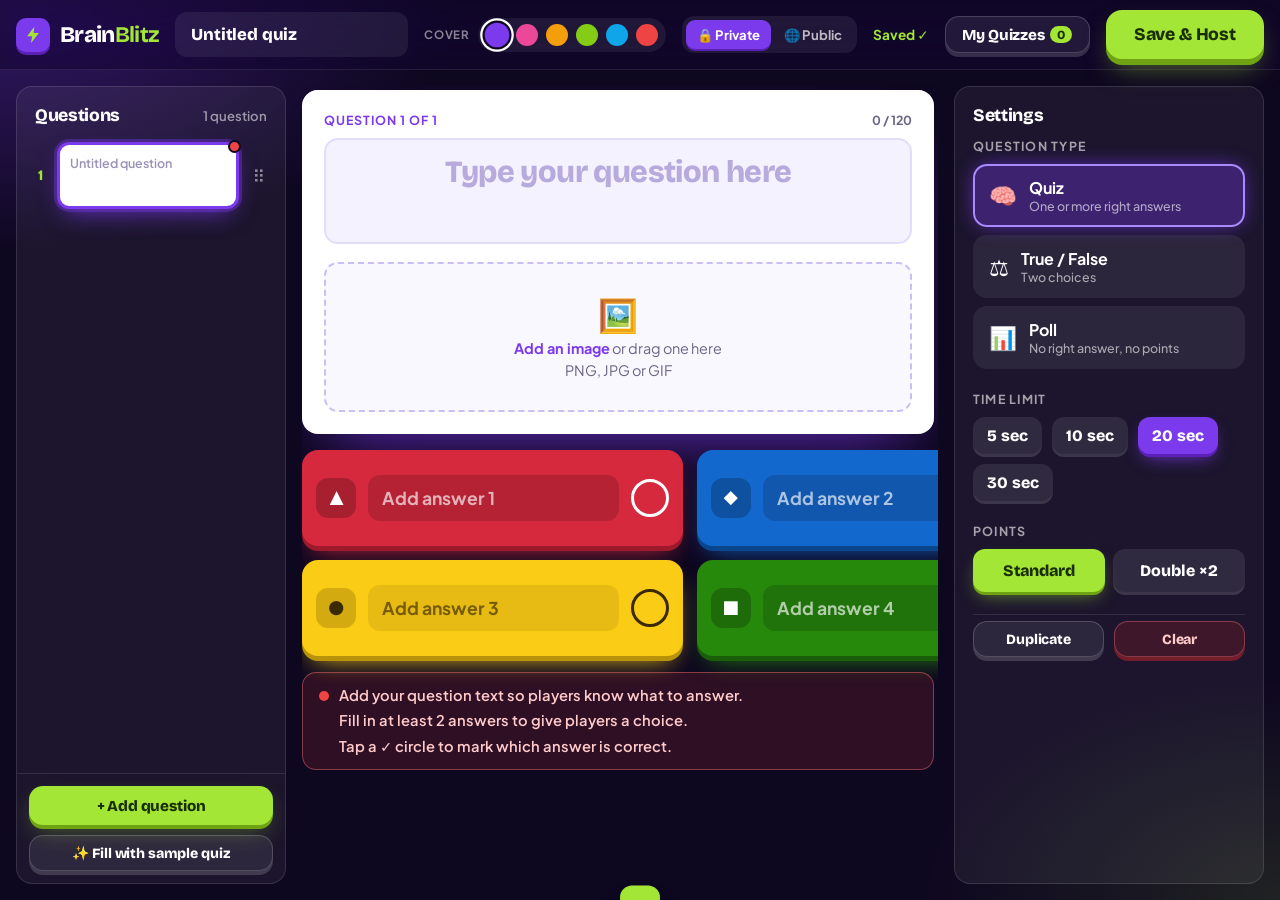
==== create.html @ 7e9c73be "blitz" ====
<!doctype html>
<html lang="en">
<head>
<meta charset="utf-8">
<meta name="viewport" content="width=device-width, initial-scale=1">
<title>Create Quiz – BrainBlitz</title>
<meta name="description" content="Build a BrainBlitz quiz: add questions, answers, timers and points.">
<link rel="preconnect" href="https://fonts.googleapis.com">
<link rel="preconnect" href="https://fonts.gstatic.com" crossorigin>
<link href="https://fonts.googleapis.com/css2?family=Bricolage+Grotesque:opsz,wght@12..96,600;12..96,800&family=Plus+Jakarta+Sans:wght@400;500;600;700&display=swap" rel="stylesheet">
<style>
  :root {
    --violet: #7C3AED; --violet-edge: #5B21B6; --violet-soft: #A78BFA;
    --lime: #A3E635; --lime-edge: #6FA314;
    --night: #0E0720; --night-2: #1A0B3B; --ink: #1B1033; --muted: #6B6485;
    --spring: cubic-bezier(.34, 1.56, .64, 1); --radius: 16px;
  }
  *, *::before, *::after { box-sizing: border-box; }
  body {
    margin: 0; min-height: 100vh; color: #fff; -webkit-font-smoothing: antialiased;
    font-family: "Plus Jakarta Sans", system-ui, sans-serif;
    background:
      radial-gradient(50% 40% at 0% 0%, rgba(124,58,237,.35), transparent 70%),
      radial-gradient(40% 35% at 100% 100%, rgba(163,230,53,.12), transparent 70%),
      var(--night);
    background-attachment: fixed;
  }
  h1, h2, h3, .logo, .btn { font-family: "Bricolage Grotesque", "Plus Jakarta Sans", sans-serif; }
  a { color: inherit; text-decoration: none; }
  button { font: inherit; color: inherit; }
  :focus-visible { outline: 3px solid var(--lime); outline-offset: 3px; border-radius: 10px; }
  .sr { position: absolute; width: 1px; height: 1px; overflow: hidden; clip: rect(0 0 0 0); white-space: nowrap; }

  /* 3D buttons */
  .btn {
    --face: var(--violet); --edge: var(--violet-edge); --text: #fff;
    display: inline-flex; align-items: center; justify-content: center; gap: .5ch; padding: .7em 1.2em;
    font-weight: 800; font-size: .95rem; letter-spacing: -.01em; color: var(--text); background: var(--face);
    border: 0; border-radius: 14px; box-shadow: 0 4px 0 var(--edge), 0 10px 24px -6px rgba(124,58,237,.55); cursor: pointer;
    transition: transform .35s var(--spring), box-shadow .2s, filter .2s;
  }
  .btn:hover { transform: translateY(-3px) scale(1.04); filter: brightness(1.08); box-shadow: 0 7px 0 var(--edge), 0 16px 28px -6px rgba(124,58,237,.6); }
  .btn:active { transform: translateY(4px) scale(.99); box-shadow: 0 0 0 var(--edge); transition-duration: .08s; }
  .btn-lime { --face: var(--lime); --edge: var(--lime-edge); --text: #1A2E05; box-shadow: 0 4px 0 var(--edge), 0 10px 24px -6px rgba(163,230,53,.4); }
  .btn-lime:hover { box-shadow: 0 7px 0 var(--edge), 0 16px 28px -6px rgba(163,230,53,.5); }
  .btn-ghost { --face: rgba(255,255,255,.08); --edge: rgba(255,255,255,.16); border: 1px solid rgba(255,255,255,.18); box-shadow: 0 4px 0 var(--edge); }
  .btn-ghost:hover { box-shadow: 0 7px 0 var(--edge); }
  .btn-block { width: 100%; }

  /* Nav */
  .nav {
    position: sticky; top: 0; z-index: 50; min-height: 66px; background: rgba(18,8,40,.6);
    -webkit-backdrop-filter: blur(18px) saturate(160%); backdrop-filter: blur(18px) saturate(160%);
    border-bottom: 1px solid rgba(255,255,255,.09);
  }
  .nav-inner { max-width: 1600px; margin: 0 auto; padding: 10px 16px; display: flex; flex-wrap: wrap; align-items: center; gap: 10px 16px; }
  .logo { display: flex; align-items: center; gap: 10px; font-weight: 800; font-size: 1.4rem; letter-spacing: -.03em; transition: transform .35s var(--spring); }
  .logo:hover { transform: scale(1.05) rotate(-2deg); }
  .logo-mark { width: 34px; height: 34px; border-radius: 10px; display: grid; place-items: center; background: var(--violet); box-shadow: 0 3px 0 var(--violet-edge); }
  .logo-mark svg { width: 20px; height: 20px; }
  .logo b { color: var(--lime); }
  .title-field {
    flex: 1 1 180px; max-width: 380px; min-width: 0; padding: 10px 14px; color: #fff;
    font: 800 1.05rem "Bricolage Grotesque", sans-serif; letter-spacing: -.01em;
    background: rgba(255,255,255,.07); border: 2px solid transparent; border-radius: 12px;
    transition: background .2s, border-color .2s, transform .35s var(--spring);
  }
  .title-field:hover { background: rgba(255,255,255,.12); }
  .title-field:focus { outline: none; background: rgba(255,255,255,.12); border-color: var(--lime); }
  .save-status { margin-left: auto; font-size: .85rem; font-weight: 700; color: rgba(255,255,255,.6); white-space: nowrap; transition: color .3s; }
  .save-status.saving { color: #FCD34D; }
  .save-status.saved { color: var(--lime); }
  .nav .btn { padding: .55em 1.1em; }
  .nav .btn-big { padding: .8em 1.6em; font-size: 1.1rem; border-radius: 16px; box-shadow: 0 6px 0 var(--lime-edge), 0 14px 28px -8px rgba(163,230,53,.5); }
  .nav .btn-big:hover { box-shadow: 0 9px 0 var(--lime-edge), 0 20px 32px -8px rgba(163,230,53,.6); }
  .nav .btn-big:active { transform: translateY(6px) scale(.99); box-shadow: 0 0 0 var(--lime-edge); }
  .count-pill { min-width: 22px; padding: 1px 7px; border-radius: 99px; background: var(--lime); color: #1A2E05; font-size: .78rem; text-align: center; }
  .swatches { display: flex; gap: 8px; padding: 6px 8px; background: rgba(255,255,255,.07); border-radius: 999px; }
  .sw { width: 22px; height: 22px; padding: 0; border: 0; border-radius: 50%; background: var(--c); cursor: pointer; transition: transform .35s var(--spring), box-shadow .2s; }
  .sw:hover { transform: scale(1.3); }
  .sw[aria-checked="true"] { transform: scale(1.12); box-shadow: 0 0 0 2px var(--night), 0 0 0 4px #fff; }
  .vis { display: flex; gap: 2px; padding: 4px; background: rgba(255,255,255,.07); border-radius: 12px; }
  .vis button { padding: 6px 11px; border: 0; border-radius: 9px; background: transparent; color: rgba(255,255,255,.7); font-weight: 700; font-size: .82rem; cursor: pointer; transition: transform .35s var(--spring), background .2s, color .2s; }
  .vis button:hover { transform: scale(1.06); color: #fff; }
  .vis button[aria-checked="true"] { background: var(--violet); color: #fff; box-shadow: 0 2px 0 var(--violet-edge); }
  .ctl-label { font-size: .72rem; font-weight: 700; letter-spacing: .08em; text-transform: uppercase; color: rgba(255,255,255,.5); }
  .ctl { display: flex; align-items: center; gap: 8px; }

  /* App shell */
  .app {
    max-width: 1600px; margin: 0 auto; padding: 16px; height: calc(100vh - var(--nav-h, 66px)); height: calc(100dvh - var(--nav-h, 66px));
    display: grid; grid-template-columns: 270px minmax(0, 1fr) 310px; gap: 16px;
  }
  .panel { min-height: 0; display: flex; flex-direction: column; border-radius: var(--radius); background: rgba(255,255,255,.06); border: 1px solid rgba(255,255,255,.12); }
  .panel-head { padding: 18px 18px 8px; display: flex; align-items: baseline; justify-content: space-between; }
  .panel-head h2 { margin: 0; font-size: 1.1rem; font-weight: 800; letter-spacing: -.02em; }
  .panel-head span { font-size: .82rem; color: rgba(255,255,255,.55); font-weight: 600; }
  .scroll { overflow-y: auto; min-height: 0; flex: 1; }

  /* Left: question list */
  .qlist { list-style: none; margin: 0; padding: 8px 12px 12px; display: grid; gap: 10px; }
  .qitem { position: relative; display: grid; grid-template-columns: 22px 1fr 28px; gap: 6px; align-items: center; border-radius: 14px; }
  .qitem.dragging { opacity: .35; }
  .qitem.over-above::before, .qitem.over-below::after {
    content: ""; position: absolute; left: 0; right: 0; height: 4px; border-radius: 4px; background: var(--lime);
  }
  .qitem.over-above::before { top: -7px; } .qitem.over-below::after { bottom: -7px; }
  .qnum { text-align: center; font: 800 .9rem "Bricolage Grotesque", sans-serif; color: rgba(255,255,255,.6); }
  .thumb {
    display: flex; flex-direction: column; gap: 8px; min-width: 0; padding: 10px; text-align: left; cursor: pointer;
    background: #fff; color: var(--ink); border: 3px solid transparent; border-radius: 12px; position: relative;
    transition: transform .35s var(--spring), box-shadow .25s, border-color .2s;
  }
  .thumb:hover { transform: translateY(-2px) scale(1.03); }
  .qitem.active .thumb { border-color: var(--violet); box-shadow: 0 0 0 3px rgba(124,58,237,.35), 0 10px 24px -8px rgba(124,58,237,.8); }
  .qitem.active .qnum { color: var(--lime); }
  .thumb .t { font-size: .78rem; font-weight: 700; line-height: 1.3; display: -webkit-box; -webkit-line-clamp: 2; -webkit-box-orient: vertical; overflow: hidden; word-break: break-word; }
  .thumb .t.empty { color: #9A92B5; font-weight: 600; }
  .mini { display: grid; grid-template-columns: 1fr 1fr; gap: 3px; }
  .mini i { height: 7px; border-radius: 3px; }
  .warn { position: absolute; top: -5px; right: -5px; width: 13px; height: 13px; border-radius: 50%; background: #EF4444; border: 2px solid var(--night); box-shadow: 0 0 0 0 rgba(239,68,68,.6); animation: ping 2s ease-out infinite; }
  @keyframes ping { 70%, 100% { box-shadow: 0 0 0 7px rgba(239,68,68,0); } }
  .handle {
    width: 28px; height: 40px; display: grid; place-items: center; padding: 0; background: none; border: 0; border-radius: 8px;
    color: rgba(255,255,255,.5); font-size: 1.1rem; cursor: grab; touch-action: none; transition: color .2s, transform .35s var(--spring), background .2s;
  }
  .handle:hover { color: #fff; background: rgba(255,255,255,.1); transform: scale(1.15); }
  .handle:active { cursor: grabbing; }
  .panel-foot { padding: 12px; border-top: 1px solid rgba(255,255,255,.1); display: grid; gap: 10px; }
  .panel-foot .btn-ghost { padding: .6em 1em; font-size: .88rem; }
  .btn-warn { --face: #F59E0B; --edge: #B45309; --text: #2A1500; border: 0; }

  /* Centre */
  .centre { overflow-y: auto; min-height: 0; padding: 4px 4px 4px 0; display: flex; flex-direction: column; gap: 16px; }
  .qcard-edit {
    background: #fff; color: var(--ink); border-radius: var(--radius); padding: 22px;
    box-shadow: 0 30px 60px -30px rgba(124,58,237,.8), 0 1px 0 rgba(255,255,255,.7) inset;
  }
  .qcard-edit .eyebrow { display: flex; justify-content: space-between; margin-bottom: 10px; font-size: .78rem; font-weight: 700; letter-spacing: .08em; text-transform: uppercase; color: var(--violet); }
  .qcard-edit .eyebrow span:last-child { color: var(--muted); letter-spacing: 0; text-transform: none; }
  .q-text {
    width: 100%; resize: none; padding: 14px 16px; text-align: center; color: var(--ink);
    font: 800 clamp(1.4rem, 2.4vw, 2rem)/1.2 "Bricolage Grotesque", sans-serif; letter-spacing: -.02em;
    background: #F5F2FF; border: 2px solid #E4DCFB; border-radius: 14px; transition: border-color .2s, box-shadow .3s, background .2s;
  }
  .q-text::placeholder { color: #B7ABDD; }
  .q-text:focus { outline: none; background: #fff; border-color: var(--violet); box-shadow: 0 0 0 5px rgba(124,58,237,.18); }
  .drop {
    position: relative; margin-top: 14px; min-height: 150px; display: grid; place-items: center; text-align: center; overflow: hidden; cursor: pointer;
    border: 2px dashed #CBBDF5; border-radius: 14px; background: #FAF8FF; color: var(--muted);
    transition: border-color .2s, background .2s, transform .35s var(--spring);
  }
  .drop:hover, .drop.over, .drop:focus-within { border-color: var(--violet); background: #F3EEFF; transform: scale(1.01); }
  .drop .ph { display: grid; gap: 4px; padding: 16px; font-size: .9rem; }
  .drop .ph b { font-size: 2rem; }
  .drop .ph strong { color: var(--violet); }
  .drop img { width: 100%; max-height: 260px; object-fit: contain; background: #1B1033; display: block; }
  .drop .rm {
    position: absolute; top: 10px; right: 10px; width: 34px; height: 34px; border: 0; border-radius: 10px; cursor: pointer;
    background: rgba(14,7,32,.8); color: #fff; font-size: 1rem; transition: transform .35s var(--spring), background .2s;
  }
  .drop .rm:hover { transform: scale(1.12) rotate(6deg); background: #DC2626; }
  [hidden] { display: none !important; }
  .qhint { display: flex; align-items: flex-start; gap: 10px; margin: 0; padding: 12px 16px; border-radius: 14px; background: rgba(239,68,68,.14); border: 1px solid rgba(248,113,113,.45); color: #FECACA; font-weight: 600; font-size: .92rem; line-height: 1.45; }
  .qhint::before { content: ""; flex: none; width: 10px; height: 10px; margin-top: 6px; border-radius: 50%; background: #EF4444; }
  .qhint ul { margin: 0; padding: 0; list-style: none; display: grid; gap: 4px; }

  .answers { display: grid; grid-template-columns: 1fr 1fr; gap: 14px; }
  .ans {
    --bg: #D6293E; --edge: #9C1A2B; --fg: #fff;
    display: flex; align-items: center; gap: 12px; min-height: 96px; padding: 14px; color: var(--fg); background: var(--bg);
    border-radius: var(--radius); box-shadow: 0 5px 0 var(--edge), 0 14px 26px -12px var(--bg);
    transition: transform .35s var(--spring), box-shadow .3s;
  }
  .ans:hover, .ans:focus-within { transform: translateY(-3px) scale(1.015); }
  .ans.blue { --bg: #1368CE; --edge: #0A468C; }
  .ans.yellow { --bg: #FACC15; --edge: #B8920A; --fg: #3B2A00; }
  .ans.green { --bg: #26890C; --edge: #1A5F08; }
  .ans.correct { box-shadow: 0 5px 0 var(--edge), 0 0 0 4px #fff, 0 0 28px 6px rgba(255,255,255,.35); }
  .shape { flex: none; width: 40px; height: 40px; display: grid; place-items: center; border-radius: 12px; background: rgba(0,0,0,.22); font-size: 1.15rem; color: #fff; }
  .ans.yellow .shape { background: rgba(59,42,0,.2); color: #3B2A00; }
  .ans input[type=text] {
    flex: 1; min-width: 0; padding: 10px 12px; color: var(--fg); font: 700 1.1rem "Plus Jakarta Sans", sans-serif;
    background: rgba(0,0,0,.16); border: 2px solid transparent; border-radius: 12px; transition: background .2s, border-color .2s;
  }
  .ans.yellow input[type=text] { background: rgba(59,42,0,.1); }
  .ans input::placeholder { color: var(--fg); opacity: .65; }
  .ans input:focus { outline: none; background: rgba(0,0,0,.28); border-color: var(--fg); }
  .ans.yellow input:focus { background: rgba(59,42,0,.18); }
  .ans input[readonly] { cursor: default; }
  .tick {
    flex: none; width: 38px; height: 38px; display: grid; place-items: center; padding: 0; cursor: pointer;
    background: transparent; border: 3px solid var(--fg); border-radius: 50%; color: transparent; font-size: 1.1rem; font-weight: 800;
    transition: transform .35s var(--spring), background .2s, color .2s;
  }
  .tick:hover { transform: scale(1.18); }
  .tick:active { transform: scale(.9); }
  .tick[aria-checked="true"] { background: var(--fg); color: var(--bg); animation: pop .4s var(--spring); }
  @keyframes pop { 40% { transform: scale(1.35); } }
  .tick:focus-visible { outline-color: #fff; }

  /* Right: settings */
  .settings { padding: 4px 18px 18px; display: grid; gap: 22px; }
  .settings h3 { margin: 0 0 10px; font: 700 .78rem "Plus Jakarta Sans", sans-serif; letter-spacing: .1em; text-transform: uppercase; color: rgba(255,255,255,.6); }
  .opts { display: grid; gap: 8px; }
  .opt {
    display: flex; align-items: center; gap: 12px; padding: 11px 14px; text-align: left; cursor: pointer; font-weight: 700;
    background: rgba(255,255,255,.07); border: 2px solid transparent; border-radius: 14px;
    transition: transform .35s var(--spring), background .2s, border-color .2s, box-shadow .2s;
  }
  .opt:hover { transform: translateX(4px) scale(1.02); background: rgba(255,255,255,.12); }
  .opt[aria-checked="true"] { background: rgba(124,58,237,.35); border-color: var(--violet-soft); box-shadow: 0 0 20px -4px rgba(124,58,237,.9); }
  .opt .ic { font-size: 1.4rem; }
  .opt small { display: block; font-weight: 500; color: rgba(255,255,255,.6); font-size: .78rem; }
  .chips { display: flex; flex-wrap: wrap; gap: 10px; }
  .chip {
    min-width: 58px; padding: 9px 14px; cursor: pointer; font: 800 1rem "Bricolage Grotesque", sans-serif; color: #fff;
    background: rgba(255,255,255,.09); border: 0; border-radius: 12px; box-shadow: 0 3px 0 rgba(255,255,255,.14);
    transition: transform .35s var(--spring), box-shadow .15s, background .2s;
  }
  .chip:hover { transform: translateY(-3px) scale(1.08); }
  .chip:active { transform: translateY(3px); box-shadow: 0 0 0 transparent; }
  .chip[aria-checked="true"] { background: var(--violet); box-shadow: 0 3px 0 var(--violet-edge), 0 8px 18px -6px rgba(124,58,237,.9); }
  .seg { display: grid; grid-template-columns: 1fr 1fr; gap: 8px; }
  .seg .chip { padding: 12px 8px; }
  .seg .chip[aria-checked="true"] { background: var(--lime); color: #1A2E05; box-shadow: 0 3px 0 var(--lime-edge), 0 8px 18px -6px rgba(163,230,53,.6); }
  .chip:disabled, .opt:disabled { opacity: .4; cursor: not-allowed; transform: none !important; }
  .hint { margin: 8px 0 0; font-size: .8rem; color: rgba(255,255,255,.55); line-height: 1.4; }
  .actions { display: grid; grid-template-columns: 1fr 1fr; gap: 10px; padding-top: 6px; border-top: 1px solid rgba(255,255,255,.1); }
  .actions .btn { padding: .6em .8em; font-size: .88rem; }
  .btn-danger { --face: rgba(220,38,38,.18); --edge: rgba(220,38,38,.45); border: 1px solid rgba(248,113,113,.4); color: #FECACA; box-shadow: 0 4px 0 var(--edge); }
  .btn-danger:hover { box-shadow: 0 7px 0 var(--edge); }

  .toast {
    position: fixed; left: 50%; bottom: 24px; z-index: 100; padding: 12px 20px; border-radius: 14px; font-weight: 700;
    background: var(--lime); color: #1A2E05; box-shadow: 0 4px 0 var(--lime-edge), 0 18px 30px -10px rgba(0,0,0,.5);
    transform: translate(-50%, 140%); transition: transform .5s var(--spring);
  }
  .toast.show { transform: translate(-50%, 0); }
  .toast { max-width: min(92vw, 560px); text-align: center; }

  /* My Quizzes drawer */
  .scrim { position: fixed; inset: 0; z-index: 90; background: rgba(8,3,15,.6); -webkit-backdrop-filter: blur(3px); backdrop-filter: blur(3px); opacity: 0; pointer-events: none; transition: opacity .3s; }
  .scrim.open { opacity: 1; pointer-events: auto; }
  .drawer {
    position: fixed; top: 0; right: 0; bottom: 0; z-index: 95; width: min(460px, 100vw); display: flex; flex-direction: column; gap: 16px; padding: 20px;
    background: linear-gradient(180deg, #1A0B3B, #10072A); border-left: 1px solid rgba(255,255,255,.14); box-shadow: -30px 0 60px -20px rgba(0,0,0,.6);
    transform: translateX(105%); visibility: hidden; transition: transform .5s var(--spring), visibility 0s .5s;
  }
  .drawer.open { transform: none; visibility: visible; transition: transform .5s var(--spring); }
  .drawer-head { display: flex; align-items: center; justify-content: space-between; }
  .drawer-head h2 { margin: 0; font-size: 1.5rem; font-weight: 800; letter-spacing: -.03em; }
  .x { width: 40px; height: 40px; border: 0; border-radius: 12px; background: rgba(255,255,255,.08); cursor: pointer; font-size: 1rem; transition: transform .35s var(--spring), background .2s; }
  .x:hover { transform: scale(1.12) rotate(8deg); background: rgba(255,255,255,.16); }
  .qz-grid { flex: 1; min-height: 0; overflow-y: auto; margin: 0; padding: 6px 4px 12px; list-style: none; display: grid; grid-template-columns: 1fr 1fr; gap: 16px; align-content: start; }
  .qz { position: relative; --cv: #7C3AED; }
  .qz-open {
    width: 100%; display: flex; flex-direction: column; padding: 0; overflow: hidden; text-align: left; cursor: pointer; color: var(--ink);
    background: #fff; border: 3px solid transparent; border-radius: 16px; box-shadow: 0 16px 30px -18px var(--cv);
    transition: transform .4s var(--spring), box-shadow .3s;
  }
  .qz-open:hover { transform: translateY(-5px) rotate(-1deg) scale(1.03); box-shadow: 0 24px 36px -16px var(--cv); }
  .qz.active .qz-open { border-color: var(--lime); }
  .qz-cover {
    min-height: 96px; display: flex; flex-direction: column; justify-content: flex-end; padding: 10px 12px; color: #fff; text-shadow: 0 1px 6px rgba(0,0,0,.45);
    background: linear-gradient(135deg, var(--cv), color-mix(in srgb, var(--cv) 50%, #000));
  }
  .qz-n { font: 800 2.1rem/1 "Bricolage Grotesque", sans-serif; }
  .qz-cover small { font-weight: 700; }
  .qz-body { display: block; padding: 10px 12px 12px; }
  .qz-body b { display: block; font: 800 1rem/1.2 "Bricolage Grotesque", sans-serif; word-break: break-word; display: -webkit-box; -webkit-line-clamp: 2; -webkit-box-orient: vertical; overflow: hidden; }
  .qz-body small { display: block; margin-top: 5px; font-size: .75rem; font-weight: 600; color: var(--muted); }
  .qz-tag { position: absolute; top: 8px; left: 8px; z-index: 1; padding: 3px 9px; border-radius: 99px; background: var(--lime); color: #1A2E05; font-size: .7rem; font-weight: 800; }
  .qz-del { position: absolute; top: 8px; right: 8px; z-index: 1; min-width: 32px; height: 32px; padding: 0 8px; border: 0; border-radius: 10px; background: rgba(14,7,32,.75); color: #fff; font-size: .8rem; font-weight: 700; cursor: pointer; opacity: 0; transition: opacity .2s, transform .35s var(--spring), background .2s; }
  .qz:hover .qz-del, .qz:focus-within .qz-del, .qz-del.armed { opacity: 1; }
  .qz-del:hover { transform: scale(1.1); }
  .qz-del.armed { background: #DC2626; }
  @media (hover: none) { .qz-del { opacity: 1; } }
  .qz-empty { margin: 0; padding: 24px; text-align: center; color: rgba(255,255,255,.6); }
  @media (max-width: 420px) { .qz-grid { grid-template-columns: 1fr; } }

  @media (max-width: 1100px) {
    .app { grid-template-columns: 230px minmax(0, 1fr) 270px; }
  }
  @media (max-width: 900px) {
    .app { display: flex; flex-direction: column; height: auto; }
    .panel { min-height: auto; }
    .qlist { display: flex; overflow-x: auto; padding-bottom: 14px; }
    .qitem { flex: 0 0 210px; }
    .scroll { overflow: visible; }
    .centre { overflow: visible; padding: 0; }
    .title-field { max-width: none; }
  }
  @media (max-width: 560px) {
    .answers { grid-template-columns: 1fr; }
    .logo span.word { display: none; }
  }
  @media (prefers-reduced-motion: reduce) { *, *::before, *::after { animation: none !important; transition-duration: .01ms !important; } }
</style>
</head>
<body>

<header class="nav">
  <div class="nav-inner">
    <a href="index.html" class="logo" aria-label="BrainBlitz home">
      <span class="logo-mark" aria-hidden="true"><svg viewBox="0 0 24 24" fill="#A3E635"><path d="M13.5 2 5 13.5h6L9.5 22 19 9.5h-6.2z"/></svg></span>
      <span class="word">Brain<b>Blitz</b></span>
    </a>
    <input class="title-field" id="quiz-title" type="text" maxlength="60" value="Untitled quiz" aria-label="Quiz title">
    <div class="ctl">
      <span class="ctl-label" id="l-cover">Cover</span>
      <div class="swatches" id="swatches" role="radiogroup" aria-labelledby="l-cover">
        <button class="sw" type="button" role="radio" data-v="#7C3AED" style="--c:#7C3AED" aria-label="Violet"></button>
        <button class="sw" type="button" role="radio" data-v="#EC4899" style="--c:#EC4899" aria-label="Pink"></button>
        <button class="sw" type="button" role="radio" data-v="#F59E0B" style="--c:#F59E0B" aria-label="Orange"></button>
        <button class="sw" type="button" role="radio" data-v="#84CC16" style="--c:#84CC16" aria-label="Lime"></button>
        <button class="sw" type="button" role="radio" data-v="#0EA5E9" style="--c:#0EA5E9" aria-label="Sky blue"></button>
        <button class="sw" type="button" role="radio" data-v="#EF4444" style="--c:#EF4444" aria-label="Red"></button>
      </div>
    </div>
    <div class="vis" id="vis" role="radiogroup" aria-label="Visibility">
      <button type="button" role="radio" data-v="private">🔒 Private</button>
      <button type="button" role="radio" data-v="public">🌐 Public</button>
    </div>
    <span class="save-status saved" id="status" aria-live="polite">Saved ✓</span>
    <button class="btn btn-ghost" id="mine" type="button" aria-haspopup="dialog">My Quizzes <span class="count-pill" id="mine-count">0</span></button>
    <button class="btn btn-lime btn-big" id="host" type="button">Save &amp; Host</button>
  </div>
</header>

<main class="app">
  <!-- Left: questions -->
  <aside class="panel" aria-label="Questions">
    <div class="panel-head"><h2>Questions</h2><span id="count"></span></div>
    <div class="scroll"><ol class="qlist" id="qlist"></ol></div>
    <div class="panel-foot">
      <button class="btn btn-lime btn-block" id="add" type="button">+ Add question</button>
      <button class="btn btn-ghost btn-block" id="sample" type="button">✨ Fill with sample quiz</button>
    </div>
  </aside>

  <!-- Centre: editor -->
  <section class="centre" aria-label="Question editor">
    <div class="qcard-edit">
      <div class="eyebrow"><span id="qlabel">Question 1</span><span id="qcount">0 / 120</span></div>
      <label class="sr" for="q-text">Question text</label>
      <textarea class="q-text" id="q-text" rows="2" maxlength="120" placeholder="Type your question here"></textarea>
      <label class="drop" id="drop">
        <input class="sr" type="file" id="file" accept="image/*">
        <span class="ph" id="ph"><b aria-hidden="true">🖼️</b><span><strong>Add an image</strong> or drag one here</span><span>PNG, JPG or GIF</span></span>
        <img id="preview" alt="Question image preview" hidden>
        <button class="rm" id="rm" type="button" aria-label="Remove image" hidden>✕</button>
      </label>
    </div>
    <div class="answers" id="answers"></div>
    <div class="qhint" id="qhint" role="status" hidden></div>
  </section>

  <!-- Right: settings -->
  <aside class="panel" aria-label="Question settings">
    <div class="panel-head"><h2>Settings</h2></div>
    <div class="scroll">
      <div class="settings">
        <div>
          <h3 id="h-type">Question type</h3>
          <div class="opts" role="radiogroup" aria-labelledby="h-type" id="types">
            <button class="opt" type="button" role="radio" data-v="quiz"><span class="ic" aria-hidden="true">🧠</span><span>Quiz<small>One or more right answers</small></span></button>
            <button class="opt" type="button" role="radio" data-v="tf"><span class="ic" aria-hidden="true">⚖️</span><span>True / False<small>Two choices</small></span></button>
            <button class="opt" type="button" role="radio" data-v="poll"><span class="ic" aria-hidden="true">📊</span><span>Poll<small>No right answer, no points</small></span></button>
          </div>
        </div>
        <div>
          <h3 id="h-time">Time limit</h3>
          <div class="chips" role="radiogroup" aria-labelledby="h-time" id="times">
            <button class="chip" type="button" role="radio" data-v="5">5 sec</button>
            <button class="chip" type="button" role="radio" data-v="10">10 sec</button>
            <button class="chip" type="button" role="radio" data-v="20">20 sec</button>
            <button class="chip" type="button" role="radio" data-v="30">30 sec</button>
          </div>
        </div>
        <div>
          <h3 id="h-pts">Points</h3>
          <div class="seg" role="radiogroup" aria-labelledby="h-pts" id="points">
            <button class="chip" type="button" role="radio" data-v="1">Standard</button>
            <button class="chip" type="button" role="radio" data-v="2">Double ×2</button>
          </div>
          <p class="hint" id="pts-hint" hidden>Polls don't award points.</p>
        </div>
        <div class="actions">
          <button class="btn btn-ghost" id="dup" type="button">Duplicate</button>
          <button class="btn btn-danger" id="del" type="button">Delete</button>
        </div>
      </div>
    </div>
  </aside>
</main>
<div class="toast" id="toast" role="status"></div>

<div class="scrim" id="scrim"></div>
<aside class="drawer" id="drawer" role="dialog" aria-modal="true" aria-labelledby="drawer-title" inert>
  <div class="drawer-head"><h2 id="drawer-title">My Quizzes</h2><button class="x" id="drawer-close" type="button" aria-label="Close">✕</button></div>
  <button class="btn btn-lime btn-block" id="new-quiz" type="button">+ New quiz</button>
  <ul class="qz-grid" id="qz-grid"></ul>
</aside>

<script>
(() => {
  const SHAPES = [
    { s: '▲', c: 'red', name: 'Red triangle' }, { s: '◆', c: 'blue', name: 'Blue diamond' },
    { s: '●', c: 'yellow', name: 'Yellow circle' }, { s: '■', c: 'green', name: 'Green square' },
  ];
  const COLORS = { red: '#D6293E', blue: '#1368CE', yellow: '#FACC15', green: '#26890C' };
  const DB_KEY = 'brainblitz-quizzes', CUR_KEY = 'brainblitz-current', OLD_KEY = 'brainblitz-quiz';
  const $ = (id) => document.getElementById(id);

  /* localStorage with an in-memory fallback (private mode, blocked storage, etc.) */
  const mem = {};
  const store = {
    get(k) { try { const v = localStorage.getItem(k); return v === null ? (mem[k] ?? null) : v; } catch { return mem[k] ?? null; } },
    set(k, v) { mem[k] = v; try { localStorage.setItem(k, v); return true; } catch { return false; } },
  };

  const blank = () => ({ q: '', type: 'quiz', time: 20, pts: 1, img: null, a: Array.from({ length: 4 }, () => ({ t: '', c: false })) });
  const uid = () => 'q' + Date.now().toString(36) + Math.random().toString(36).slice(2, 6);
  const newQuiz = () => ({ id: uid(), title: 'Untitled quiz', color: '#7C3AED', vis: 'private', updated: Date.now(), qs: [blank()] });
  const pristine = (z) => z.title === 'Untitled quiz' && z.qs.length === 1 && !z.qs[0].q && !z.qs[0].a.some((a) => a.t) && z.qs[0].type === 'quiz';

  let quizzes = [];
  try {
    const raw = JSON.parse(store.get(DB_KEY));
    if (Array.isArray(raw)) quizzes = raw.filter((x) => x && typeof x.id === 'string' && Array.isArray(x.qs) && x.qs.length).map((x) => ({ ...newQuiz(), ...x }));
  } catch {}
  if (!quizzes.length) { // carry over a quiz saved by the earlier single-quiz editor
    try {
      const old = JSON.parse(store.get(OLD_KEY));
      if (old && Array.isArray(old.qs) && old.qs.length) quizzes.push({ ...newQuiz(), title: old.title || 'Untitled quiz', qs: old.qs });
    } catch {}
  }
  let quiz = quizzes.find((z) => z.id === store.get(CUR_KEY)) || quizzes[0] || newQuiz();
  let cur = 0;

  /* ---------- persistence ---------- */
  let saveTimer, dirty = false, persistent = true;
  function setStatus(kind) {
    const el = $('status');
    el.className = 'save-status ' + (kind === 'saving' ? 'saving' : 'saved');
    el.textContent = kind === 'saving' ? 'Saving…' : kind === 'memory' ? 'Saved ✓ (this tab only)' : 'Saved ✓';
  }
  function persist() {
    clearTimeout(saveTimer); dirty = false;
    quiz.updated = Date.now();
    if (!quizzes.includes(quiz)) quizzes.push(quiz);
    const data = JSON.stringify(quizzes.map((z) => ({ ...z, qs: z.qs.map((x) => ({ ...x, img: null })) })));
    persistent = store.set(DB_KEY, data) && store.set(CUR_KEY, quiz.id);
    setStatus(persistent ? 'saved' : 'memory');
    renderMineCount();
    return persistent;
  }
  function changed() {
    dirty = true; setStatus('saving');
    clearTimeout(saveTimer);
    saveTimer = setTimeout(persist, 500);
  }
  addEventListener('pagehide', () => { if (dirty) persist(); });
  function toast(msg, ms = 2400) {
    const t = $('toast'); t.textContent = msg; t.classList.add('show');
    clearTimeout(toast.t); toast.t = setTimeout(() => t.classList.remove('show'), ms);
  }

  /* ---------- helpers ---------- */
  const q = () => quiz.qs[cur];
  const shapesFor = (qu) => (qu.type === 'tf' ? SHAPES.slice(0, 2) : SHAPES);
  function problems(qu) {
    const out = [];
    if (!qu.q.trim()) out.push('Add your question text so players know what to answer.');
    if (qu.type !== 'tf' && qu.a.filter((a) => a.t.trim()).length < 2) out.push('Fill in at least 2 answers to give players a choice.');
    if (qu.type !== 'poll' && !qu.a.some((a) => a.c && a.t.trim())) out.push('Tap a ✓ circle to mark which answer is correct.');
    return out;
  }
  const complete = (qu) => problems(qu).length === 0;
  function renderHint() {
    const p = problems(q());
    const box = $('qhint');
    box.hidden = !p.length;
    box.replaceChildren(...(p.length ? [Object.assign(document.createElement('ul'), {})] : []));
    p.forEach((m) => { const li = document.createElement('li'); li.textContent = m; box.firstChild.append(li); });
  }
  const refresh = () => { renderList(); renderHint(); };

  /* ---------- left: list ---------- */
  const list = $('qlist');
  let dragFrom = null;

  function move(from, to) {
    if (to < 0 || to >= quiz.qs.length || from === to) return;
    const active = quiz.qs[cur];
    quiz.qs.splice(to, 0, quiz.qs.splice(from, 1)[0]);
    cur = quiz.qs.indexOf(active);
    renderList(); renderCentre(); changed();
  }

  function renderList(focusHandle) {
    $('count').textContent = quiz.qs.length + (quiz.qs.length === 1 ? ' question' : ' questions');
    list.replaceChildren(...quiz.qs.map((qu, i) => {
      const li = document.createElement('li');
      li.className = 'qitem' + (i === cur ? ' active' : '');
      li.draggable = true;
      const minis = shapesFor(qu).map((s) => `<i style="background:${COLORS[s.c]}"></i>`).join('');
      li.innerHTML = `
        <span class="qnum">${i + 1}</span>
        <button class="thumb" type="button" ${i === cur ? 'aria-current="true"' : ''}>
          ${complete(qu) ? '' : '<span class="warn" role="img" aria-label="Needs attention"></span>'}
          <span class="t"></span><span class="mini">${minis}</span>
        </button>
        <button class="handle" type="button" aria-label="Reorder question ${i + 1}. Use the up and down arrow keys.">⠿</button>`;
      const t = li.querySelector('.t');
      t.textContent = qu.q.trim() || 'Untitled question';
      if (!qu.q.trim()) t.classList.add('empty');
      li.querySelector('.thumb').addEventListener('click', () => select(i));
      const handle = li.querySelector('.handle');
      handle.addEventListener('keydown', (e) => {
        if (e.key === 'ArrowUp' || e.key === 'ArrowDown') {
          e.preventDefault();
          const to = i + (e.key === 'ArrowUp' ? -1 : 1);
          if (to >= 0 && to < quiz.qs.length) { move(i, to); list.children[to].querySelector('.handle').focus(); }
        }
      });
      li.addEventListener('dragstart', (e) => {
        dragFrom = i; li.classList.add('dragging');
        e.dataTransfer.effectAllowed = 'move'; e.dataTransfer.setData('text/plain', String(i));
      });
      li.addEventListener('dragend', () => { dragFrom = null; clearOver(); li.classList.remove('dragging'); });
      li.addEventListener('dragover', (e) => {
        if (dragFrom === null) return;
        e.preventDefault();
        const r = li.getBoundingClientRect();
        const horizontal = getComputedStyle(list).display === 'flex';
        const after = horizontal ? e.clientX > r.left + r.width / 2 : e.clientY > r.top + r.height / 2;
        clearOver(); li.classList.add(after ? 'over-below' : 'over-above');
      });
      li.addEventListener('drop', (e) => {
        if (dragFrom === null) return;
        e.preventDefault();
        let to = i + (li.classList.contains('over-below') ? 1 : 0);
        if (dragFrom < to) to--;
        const from = dragFrom; dragFrom = null; clearOver();
        move(from, to);
      });
      return li;
    }));
    if (focusHandle != null) list.children[focusHandle]?.querySelector('.handle').focus();
  }
  const clearOver = () => list.querySelectorAll('.over-above, .over-below').forEach((el) => el.classList.remove('over-above', 'over-below'));

  function select(i) {
    cur = i;
    renderList(); renderCentre(); renderSettings();
  }

  $('add').addEventListener('click', () => {
    quiz.qs.push(blank());
    cur = quiz.qs.length - 1;
    renderList(); renderCentre(); renderSettings(); changed();
    list.children[cur].scrollIntoView({ block: 'nearest', inline: 'nearest' });
    $('q-text').focus();
  });

  /* ---------- centre ---------- */
  const qtext = $('q-text');
  function renderCentre() {
    const qu = q();
    $('qlabel').textContent = `Question ${cur + 1} of ${quiz.qs.length}`;
    qtext.value = qu.q;
    $('qcount').textContent = `${qu.q.length} / 120`;
    renderImage();
    renderAnswers();
    renderHint();
  }

  qtext.addEventListener('input', () => {
    q().q = qtext.value;
    $('qcount').textContent = `${qtext.value.length} / 120`;
    refresh(); changed();
  });

  function renderAnswers() {
    const qu = q();
    const wrap = $('answers');
    wrap.replaceChildren(...shapesFor(qu).map((sh, i) => {
      const a = qu.a[i];
      const el = document.createElement('div');
      el.className = `ans ${sh.c}` + (a.c ? ' correct' : '');
      const showTick = qu.type !== 'poll';
      el.innerHTML = `
        <span class="shape" role="img" aria-label="${sh.name}">${sh.s}</span>
        <input type="text" maxlength="75" placeholder="Add answer ${i + 1}" aria-label="Answer ${i + 1}">
        ${showTick ? `<button class="tick" type="button" role="checkbox" aria-checked="${a.c}" aria-label="Mark answer ${i + 1} as correct">✓</button>` : ''}`;
      const input = el.querySelector('input');
      input.value = a.t;
      if (qu.type === 'tf') input.readOnly = true;
      input.addEventListener('input', () => { a.t = input.value; refresh(); changed(); });
      el.querySelector('.tick')?.addEventListener('click', () => {
        if (qu.type === 'tf') qu.a.forEach((x) => (x.c = false));
        a.c = !a.c || qu.type === 'tf';
        renderAnswers(); refresh(); changed();
      });
      return el;
    }));
  }

  /* image upload */
  const drop = $('drop');
  function renderImage() {
    const src = q().img;
    $('preview').src = src || '';
    $('preview').hidden = !src; $('rm').hidden = !src; $('ph').hidden = !!src;
  }
  function setImage(file) {
    if (!file || !file.type.startsWith('image/')) return;
    if (q().img) URL.revokeObjectURL(q().img);
    q().img = URL.createObjectURL(file);
    renderImage();
  }
  $('file').addEventListener('change', (e) => { setImage(e.target.files[0]); e.target.value = ''; });
  $('rm').addEventListener('click', (e) => {
    e.preventDefault();
    URL.revokeObjectURL(q().img); q().img = null; renderImage();
  });
  ['dragenter', 'dragover'].forEach((ev) => drop.addEventListener(ev, (e) => {
    if (e.dataTransfer?.types?.includes('Files')) { e.preventDefault(); drop.classList.add('over'); }
  }));
  ['dragleave', 'drop'].forEach((ev) => drop.addEventListener(ev, () => drop.classList.remove('over')));
  drop.addEventListener('drop', (e) => { e.preventDefault(); setImage(e.dataTransfer.files[0]); });

  /* ---------- right: settings ---------- */
  function setChecked(groupId, value) {
    $(groupId).querySelectorAll('[role=radio]').forEach((b) => {
      b.setAttribute('aria-checked', String(b.dataset.v === String(value)));
      b.tabIndex = b.dataset.v === String(value) ? 0 : -1;
    });
  }
  function renderSettings() {
    const qu = q();
    setChecked('types', qu.type); setChecked('times', qu.time); setChecked('points', qu.pts);
    const poll = qu.type === 'poll';
    $('points').querySelectorAll('button').forEach((b) => (b.disabled = poll));
    $('pts-hint').hidden = !poll;
    $('del').textContent = quiz.qs.length === 1 ? 'Clear' : 'Delete';
  }

  $('types').addEventListener('click', (e) => {
    const b = e.target.closest('[data-v]'); if (!b) return;
    const qu = q(), next = b.dataset.v;
    if (next === qu.type) return;
    if (next === 'tf') qu.a = [{ t: 'True', c: false }, { t: 'False', c: false }];
    else if (qu.type === 'tf') qu.a = Array.from({ length: 4 }, () => ({ t: '', c: false }));
    if (next === 'poll') qu.a.forEach((a) => (a.c = false));
    qu.type = next;
    renderSettings(); renderAnswers(); refresh(); changed();
  });
  $('times').addEventListener('click', (e) => {
    const b = e.target.closest('[data-v]'); if (!b) return;
    q().time = +b.dataset.v; renderSettings(); changed();
  });
  $('points').addEventListener('click', (e) => {
    const b = e.target.closest('[data-v]'); if (!b || b.disabled) return;
    q().pts = +b.dataset.v; renderSettings(); changed();
  });
  /* arrow-key navigation inside radio groups */
  document.querySelectorAll('[role=radiogroup]').forEach((g) => g.addEventListener('keydown', (e) => {
    if (!['ArrowRight', 'ArrowDown', 'ArrowLeft', 'ArrowUp'].includes(e.key)) return;
    const items = [...g.querySelectorAll('[role=radio]:not(:disabled)')];
    const i = items.indexOf(document.activeElement); if (i < 0) return;
    e.preventDefault();
    const n = items[(i + (e.key === 'ArrowRight' || e.key === 'ArrowDown' ? 1 : -1) + items.length) % items.length];
    n.focus(); n.click();
  }));

  $('dup').addEventListener('click', () => {
    const copy = JSON.parse(JSON.stringify({ ...q(), img: null }));
    copy.img = q().img;
    quiz.qs.splice(cur + 1, 0, copy);
    select(cur + 1); changed(); toast('Question duplicated');
  });
  $('del').addEventListener('click', () => {
    if (quiz.qs.length === 1) quiz.qs[0] = blank();
    else { quiz.qs.splice(cur, 1); cur = Math.min(cur, quiz.qs.length - 1); }
    select(cur); changed();
  });

  /* ---------- sample quiz ---------- */
  const mc = (q, time, pts, right, ...wrong) => {
    const opts = [...wrong]; opts.splice(Math.min(right, opts.length), 0, null);
    return { q, type: 'quiz', time, pts, img: null, a: opts.map((t, i) => ({ t: t ?? '', c: t === null })) };
  };
  const tf = (q, time, pts, answer) => ({
    q, type: 'tf', time, pts, img: null,
    a: [{ t: 'True', c: answer }, { t: 'False', c: !answer }],
  });
  const sampleQuiz = () => {
    const fill = (qu, text) => { qu.a.find((a) => a.c && !a.t).t = text; return qu; };
    return [
      fill(mc('Which planet is known as the Red Planet?', 10, 1, 2, 'Venus', 'Jupiter', 'Mercury'), 'Mars'),
      tf('The Sun is a star.', 10, 1, true),
      fill(mc('Who was the first human to walk on the Moon?', 10, 1, 0, 'Buzz Aldrin', 'Yuri Gagarin', 'John Glenn'), 'Neil Armstrong'),
      tf('Sound can travel through the vacuum of space.', 10, 1, false),
      fill(mc('Which planet has the most known moons?', 20, 1, 1, 'Jupiter', 'Uranus', 'Neptune'), 'Saturn'),
      fill(mc('About how long does sunlight take to reach Earth?', 20, 2, 3, '8 seconds', '8 hours', '8 days'), '8 minutes'),
      tf('A day on Venus is longer than a year on Venus.', 20, 2, true),
      fill(mc('Which star is the closest to Earth after the Sun?', 30, 2, 0, 'Sirius', 'Betelgeuse', 'Polaris'), 'Proxima Centauri'),
    ];
  };

  let armed = false, armTimer;
  const sampleBtn = $('sample');
  const disarm = () => {
    armed = false; clearTimeout(armTimer);
    sampleBtn.textContent = '✨ Fill with sample quiz';
    sampleBtn.classList.remove('btn-warn'); sampleBtn.classList.add('btn-ghost');
  };
  sampleBtn.addEventListener('click', () => {
    const hasWork = quiz.qs.some((x) => x.q.trim() || x.img || (x.type !== 'tf' && x.a.some((a) => a.t.trim())));
    if (hasWork && !armed) {
      armed = true;
      sampleBtn.textContent = 'Replace your questions? Click again';
      sampleBtn.classList.remove('btn-ghost'); sampleBtn.classList.add('btn-warn');
      armTimer = setTimeout(disarm, 4000);
      return;
    }
    disarm();
    quiz.qs.forEach((x) => x.img && URL.revokeObjectURL(x.img));
    quiz.qs = sampleQuiz();
    if (!quiz.title.trim() || quiz.title === 'Untitled quiz') {
      quiz.title = 'Space Explorers';
      $('quiz-title').value = quiz.title;
    }
    select(0); changed(); toast('Loaded 8 space questions');
  });
  sampleBtn.addEventListener('blur', disarm);

  /* ---------- top bar ---------- */
  const syncBar = () => {
    $('quiz-title').value = quiz.title;
    setChecked('swatches', quiz.color); setChecked('vis', quiz.vis);
  };
  $('quiz-title').addEventListener('input', (e) => { quiz.title = e.target.value; changed(); });
  $('swatches').addEventListener('click', (e) => {
    const b = e.target.closest('[data-v]'); if (!b) return;
    quiz.color = b.dataset.v; setChecked('swatches', quiz.color); changed();
  });
  $('vis').addEventListener('click', (e) => {
    const b = e.target.closest('[data-v]'); if (!b) return;
    quiz.vis = b.dataset.v; setChecked('vis', quiz.vis); changed();
    toast(quiz.vis === 'public' ? 'Public: anyone can find this quiz.' : 'Private: only you can see this quiz.');
  });
  new ResizeObserver(() => document.documentElement.style.setProperty('--nav-h', document.querySelector('.nav').offsetHeight + 'px'))
    .observe(document.querySelector('.nav'));

  $('host').addEventListener('click', () => {
    persist();
    const bad = quiz.qs.findIndex((x) => !complete(x));
    if (bad >= 0) { select(bad); toast(`Saved. Question ${bad + 1} needs a little more before you can host.`, 4000); return; }
    toast('Saved! Opening your lobby…', 1500);
    setTimeout(() => { location.href = 'lobby.html'; }, 700);
  });

  /* ---------- My Quizzes ---------- */
  const drawer = $('drawer'), scrim = $('scrim'), grid = $('qz-grid');
  const ago = (t) => {
    const m = Math.round((Date.now() - t) / 60000);
    if (m < 1) return 'just now';
    if (m < 60) return `${m} min ago`;
    if (m < 1440) return `${Math.round(m / 60)} h ago`;
    return new Date(t).toLocaleDateString(undefined, { month: 'short', day: 'numeric' });
  };
  function renderMineCount() { $('mine-count').textContent = quizzes.length; }

  function renderMine() {
    const items = [...quizzes].sort((a, b) => b.updated - a.updated);
    if (!items.length) {
      grid.replaceChildren(Object.assign(document.createElement('li'), { className: 'qz-empty', textContent: 'No saved quizzes yet. Start building and it will show up here.' }));
      grid.firstChild.style.gridColumn = '1 / -1';
      return;
    }
    grid.replaceChildren(...items.map((z) => {
      const li = document.createElement('li');
      li.className = 'qz' + (z === quiz ? ' active' : '');
      li.style.setProperty('--cv', z.color);
      const n = z.qs.length;
      li.innerHTML = `
        ${z === quiz ? '<span class="qz-tag">Editing</span>' : ''}
        <button class="qz-open" type="button">
          <span class="qz-cover"><span class="qz-n">${n}</span><small>${n === 1 ? 'question' : 'questions'}</small></span>
          <span class="qz-body"><b></b><small>${z.vis === 'public' ? '🌐 Public' : '🔒 Private'} · ${ago(z.updated)}</small></span>
        </button>
        <button class="qz-del" type="button" aria-label="Delete quiz">🗑</button>`;
      li.querySelector('b').textContent = z.title.trim() || 'Untitled quiz';
      li.querySelector('.qz-open').addEventListener('click', () => openQuiz(z));
      const del = li.querySelector('.qz-del');
      let t;
      del.addEventListener('click', () => {
        if (!del.classList.contains('armed')) {
          del.classList.add('armed'); del.textContent = 'Delete?';
          t = setTimeout(() => { del.classList.remove('armed'); del.textContent = '🗑'; }, 3000);
          return;
        }
        clearTimeout(t); removeQuiz(z);
      });
      return li;
    }));
  }

  function loadQuiz(z) {
    quiz = z; cur = 0;
    store.set(CUR_KEY, z.id);
    syncBar(); select(0);
  }
  function flush() { if (dirty) persist(); }
  function openQuiz(z) {
    if (z !== quiz) { flush(); loadQuiz(z); toast(`Opened “${z.title.trim() || 'Untitled quiz'}”`); }
    closeDrawer();
  }
  function removeQuiz(z) {
    quizzes = quizzes.filter((x) => x !== z);
    store.set(DB_KEY, JSON.stringify(quizzes.map((y) => ({ ...y, qs: y.qs.map((x) => ({ ...x, img: null })) }))));
    if (z === quiz) { dirty = false; clearTimeout(saveTimer); loadQuiz(quizzes[0] || newQuiz()); }
    renderMineCount(); renderMine(); toast('Quiz deleted');
  }
  $('new-quiz').addEventListener('click', () => {
    if (!pristine(quiz)) { flush(); loadQuiz(newQuiz()); }
    closeDrawer(); $('quiz-title').focus(); $('quiz-title').select();
  });

  function openDrawer() {
    renderMine();
    drawer.inert = false; drawer.classList.add('open'); scrim.classList.add('open');
    $('drawer-close').focus();
  }
  function closeDrawer() {
    drawer.classList.remove('open'); scrim.classList.remove('open'); drawer.inert = true;
    $('mine').focus({ preventScroll: true });
  }
  $('mine').addEventListener('click', openDrawer);
  $('drawer-close').addEventListener('click', closeDrawer);
  scrim.addEventListener('click', closeDrawer);
  drawer.addEventListener('keydown', (e) => {
    if (e.key === 'Escape') { closeDrawer(); return; }
    if (e.key !== 'Tab') return; // keep focus inside the dialog
    const f = [...drawer.querySelectorAll('button')].filter((b) => b.offsetParent);
    const first = f[0], last = f[f.length - 1];
    if (e.shiftKey && document.activeElement === first) { e.preventDefault(); last.focus(); }
    else if (!e.shiftKey && document.activeElement === last) { e.preventDefault(); first.focus(); }
  });

  syncBar(); renderMineCount();
  renderList(); renderCentre(); renderSettings();
})();
</script>
</body>
</html>
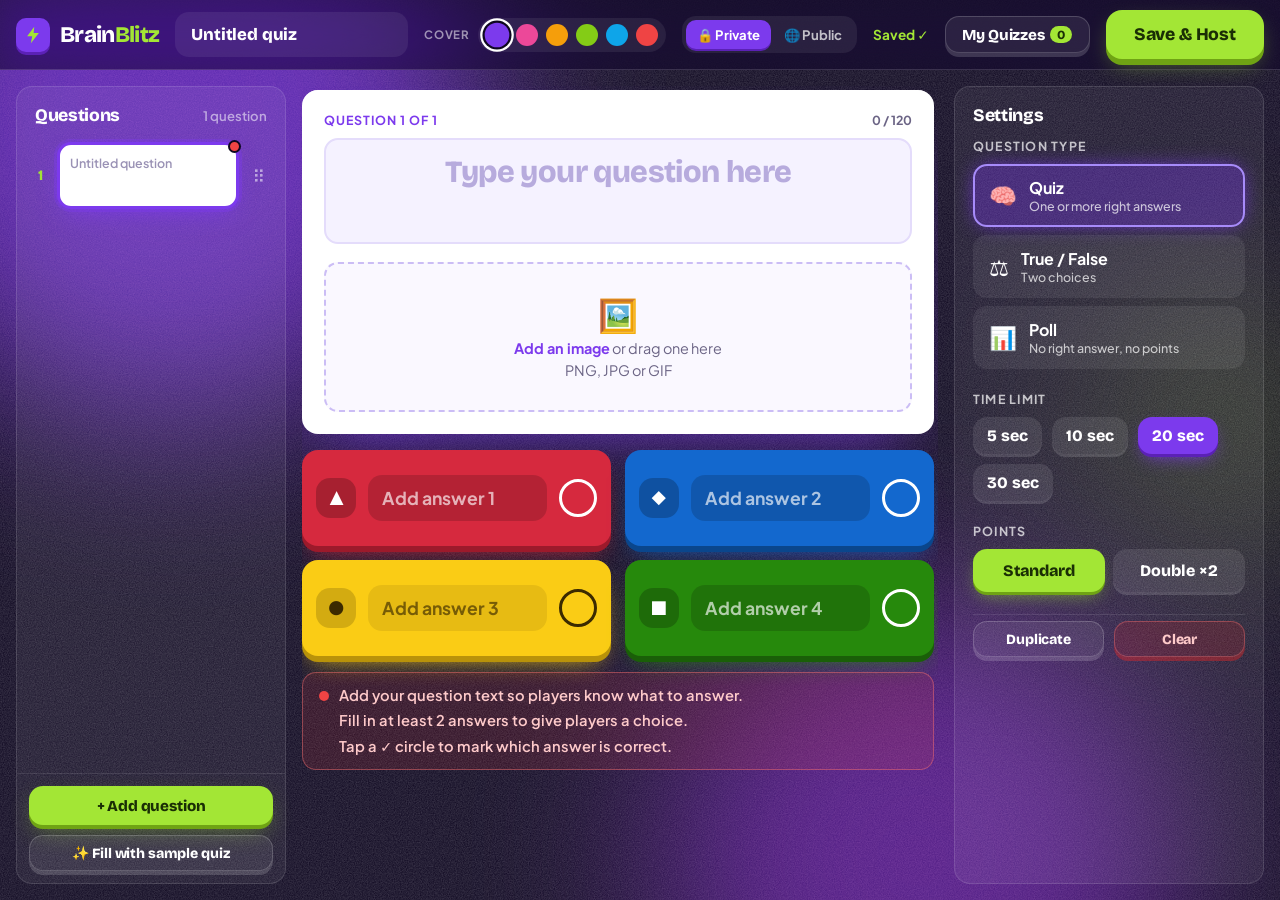
==== commit cb196af9: "Quizz" ====
--- a/create.html
+++ b/create.html
@@ -8,107 +8,62 @@
 <link rel="preconnect" href="https://fonts.googleapis.com">
 <link rel="preconnect" href="https://fonts.gstatic.com" crossorigin>
 <link href="https://fonts.googleapis.com/css2?family=Bricolage+Grotesque:opsz,wght@12..96,600;12..96,800&family=Plus+Jakarta+Sans:wght@400;500;600;700&display=swap" rel="stylesheet">
+<link rel="stylesheet" href="brainblitz.css">
 <style>
-  :root {
-    --violet: #7C3AED; --violet-edge: #5B21B6; --violet-soft: #A78BFA;
-    --lime: #A3E635; --lime-edge: #6FA314;
-    --night: #0E0720; --night-2: #1A0B3B; --ink: #1B1033; --muted: #6B6485;
-    --spring: cubic-bezier(.34, 1.56, .64, 1); --radius: 16px;
-  }
-  *, *::before, *::after { box-sizing: border-box; }
-  body {
-    margin: 0; min-height: 100vh; color: #fff; -webkit-font-smoothing: antialiased;
-    font-family: "Plus Jakarta Sans", system-ui, sans-serif;
-    background:
-      radial-gradient(50% 40% at 0% 0%, rgba(124,58,237,.35), transparent 70%),
-      radial-gradient(40% 35% at 100% 100%, rgba(163,230,53,.12), transparent 70%),
-      var(--night);
-    background-attachment: fixed;
-  }
-  h1, h2, h3, .logo, .btn { font-family: "Bricolage Grotesque", "Plus Jakarta Sans", sans-serif; }
-  a { color: inherit; text-decoration: none; }
-  button { font: inherit; color: inherit; }
-  :focus-visible { outline: 3px solid var(--lime); outline-offset: 3px; border-radius: 10px; }
-  .sr { position: absolute; width: 1px; height: 1px; overflow: hidden; clip: rect(0 0 0 0); white-space: nowrap; }
+  body { min-height: 100vh; }
 
   /* 3D buttons */
-  .btn {
-    --face: var(--violet); --edge: var(--violet-edge); --text: #fff;
-    display: inline-flex; align-items: center; justify-content: center; gap: .5ch; padding: .7em 1.2em;
-    font-weight: 800; font-size: .95rem; letter-spacing: -.01em; color: var(--text); background: var(--face);
-    border: 0; border-radius: 14px; box-shadow: 0 4px 0 var(--edge), 0 10px 24px -6px rgba(124,58,237,.55); cursor: pointer;
-    transition: transform .35s var(--spring), box-shadow .2s, filter .2s;
-  }
-  .btn:hover { transform: translateY(-3px) scale(1.04); filter: brightness(1.08); box-shadow: 0 7px 0 var(--edge), 0 16px 28px -6px rgba(124,58,237,.6); }
-  .btn:active { transform: translateY(4px) scale(.99); box-shadow: 0 0 0 var(--edge); transition-duration: .08s; }
-  .btn-lime { --face: var(--lime); --edge: var(--lime-edge); --text: #1A2E05; box-shadow: 0 4px 0 var(--edge), 0 10px 24px -6px rgba(163,230,53,.4); }
-  .btn-lime:hover { box-shadow: 0 7px 0 var(--edge), 0 16px 28px -6px rgba(163,230,53,.5); }
-  .btn-ghost { --face: rgba(255,255,255,.08); --edge: rgba(255,255,255,.16); border: 1px solid rgba(255,255,255,.18); box-shadow: 0 4px 0 var(--edge); }
-  .btn-ghost:hover { box-shadow: 0 7px 0 var(--edge); }
-  .btn-block { width: 100%; }
 
   /* Nav */
-  .nav {
-    position: sticky; top: 0; z-index: 50; min-height: 66px; background: rgba(18,8,40,.6);
-    -webkit-backdrop-filter: blur(18px) saturate(160%); backdrop-filter: blur(18px) saturate(160%);
-    border-bottom: 1px solid rgba(255,255,255,.09);
-  }
   .nav-inner { max-width: 1600px; margin: 0 auto; padding: 10px 16px; display: flex; flex-wrap: wrap; align-items: center; gap: 10px 16px; }
-  .logo { display: flex; align-items: center; gap: 10px; font-weight: 800; font-size: 1.4rem; letter-spacing: -.03em; transition: transform .35s var(--spring); }
-  .logo:hover { transform: scale(1.05) rotate(-2deg); }
-  .logo-mark { width: 34px; height: 34px; border-radius: 10px; display: grid; place-items: center; background: var(--violet); box-shadow: 0 3px 0 var(--violet-edge); }
-  .logo-mark svg { width: 20px; height: 20px; }
-  .logo b { color: var(--lime); }
   .title-field {
     flex: 1 1 180px; max-width: 380px; min-width: 0; padding: 10px 14px; color: #fff;
     font: 800 1.05rem "Bricolage Grotesque", sans-serif; letter-spacing: -.01em;
-    background: rgba(255,255,255,.07); border: 2px solid transparent; border-radius: 12px;
+    background: rgba(255,255,255,.07); border: 2px solid transparent; border-radius: var(--r-md);
     transition: background .2s, border-color .2s, transform .35s var(--spring);
   }
   .title-field:hover { background: rgba(255,255,255,.12); }
   .title-field:focus { outline: none; background: rgba(255,255,255,.12); border-color: var(--lime); }
-  .save-status { margin-left: auto; font-size: .85rem; font-weight: 700; color: rgba(255,255,255,.6); white-space: nowrap; transition: color .3s; }
+  .save-status { margin-left: auto; font-size: .85rem; font-weight: 700; color: var(--t-soft); white-space: nowrap; transition: color .3s; }
   .save-status.saving { color: #FCD34D; }
   .save-status.saved { color: var(--lime); }
   .nav .btn { padding: .55em 1.1em; }
-  .nav .btn-big { padding: .8em 1.6em; font-size: 1.1rem; border-radius: 16px; box-shadow: 0 6px 0 var(--lime-edge), 0 14px 28px -8px rgba(163,230,53,.5); }
-  .nav .btn-big:hover { box-shadow: 0 9px 0 var(--lime-edge), 0 20px 32px -8px rgba(163,230,53,.6); }
-  .nav .btn-big:active { transform: translateY(6px) scale(.99); box-shadow: 0 0 0 var(--lime-edge); }
-  .count-pill { min-width: 22px; padding: 1px 7px; border-radius: 99px; background: var(--lime); color: #1A2E05; font-size: .78rem; text-align: center; }
+  .nav .btn-lg { padding: .8em 1.6em; font-size: 1.1rem; }
+  .count-pill { min-width: 22px; padding: 1px 7px; border-radius: 99px; background: var(--lime); color: var(--lime-ink); font-size: .78rem; text-align: center; }
   .swatches { display: flex; gap: 8px; padding: 6px 8px; background: rgba(255,255,255,.07); border-radius: 999px; }
   .sw { width: 22px; height: 22px; padding: 0; border: 0; border-radius: 50%; background: var(--c); cursor: pointer; transition: transform .35s var(--spring), box-shadow .2s; }
   .sw:hover { transform: scale(1.3); }
   .sw[aria-checked="true"] { transform: scale(1.12); box-shadow: 0 0 0 2px var(--night), 0 0 0 4px #fff; }
-  .vis { display: flex; gap: 2px; padding: 4px; background: rgba(255,255,255,.07); border-radius: 12px; }
-  .vis button { padding: 6px 11px; border: 0; border-radius: 9px; background: transparent; color: rgba(255,255,255,.7); font-weight: 700; font-size: .82rem; cursor: pointer; transition: transform .35s var(--spring), background .2s, color .2s; }
+  .vis { display: flex; gap: 2px; padding: 4px; background: rgba(255,255,255,.07); border-radius: var(--r-md); }
+  .vis button { padding: 6px 11px; border: 0; border-radius: var(--r-sm); background: transparent; color: var(--t-soft); font-weight: 700; font-size: .82rem; cursor: pointer; transition: transform .35s var(--spring), background .2s, color .2s; }
   .vis button:hover { transform: scale(1.06); color: #fff; }
   .vis button[aria-checked="true"] { background: var(--violet); color: #fff; box-shadow: 0 2px 0 var(--violet-edge); }
-  .ctl-label { font-size: .72rem; font-weight: 700; letter-spacing: .08em; text-transform: uppercase; color: rgba(255,255,255,.5); }
+  .ctl-label { font-size: .72rem; font-weight: 700; letter-spacing: .08em; text-transform: uppercase; color: var(--t-faint); }
   .ctl { display: flex; align-items: center; gap: 8px; }
 
   /* App shell */
   .app {
-    max-width: 1600px; margin: 0 auto; padding: 16px; height: calc(100vh - var(--nav-h, 66px)); height: calc(100dvh - var(--nav-h, 66px));
+    max-width: 1600px; margin: 0 auto; padding: 16px; height: calc(100vh - var(--nav-live, var(--nav-h))); height: calc(100dvh - var(--nav-live, var(--nav-h)));
     display: grid; grid-template-columns: 270px minmax(0, 1fr) 310px; gap: 16px;
   }
   .panel { min-height: 0; display: flex; flex-direction: column; border-radius: var(--radius); background: rgba(255,255,255,.06); border: 1px solid rgba(255,255,255,.12); }
   .panel-head { padding: 18px 18px 8px; display: flex; align-items: baseline; justify-content: space-between; }
   .panel-head h2 { margin: 0; font-size: 1.1rem; font-weight: 800; letter-spacing: -.02em; }
-  .panel-head span { font-size: .82rem; color: rgba(255,255,255,.55); font-weight: 600; }
+  .panel-head span { font-size: .82rem; color: var(--t-faint); font-weight: 600; }
   .scroll { overflow-y: auto; min-height: 0; flex: 1; }
 
   /* Left: question list */
   .qlist { list-style: none; margin: 0; padding: 8px 12px 12px; display: grid; gap: 10px; }
-  .qitem { position: relative; display: grid; grid-template-columns: 22px 1fr 28px; gap: 6px; align-items: center; border-radius: 14px; }
+  .qitem { position: relative; display: grid; grid-template-columns: 22px 1fr 28px; gap: 6px; align-items: center; border-radius: var(--r-md); }
   .qitem.dragging { opacity: .35; }
   .qitem.over-above::before, .qitem.over-below::after {
     content: ""; position: absolute; left: 0; right: 0; height: 4px; border-radius: 4px; background: var(--lime);
   }
   .qitem.over-above::before { top: -7px; } .qitem.over-below::after { bottom: -7px; }
-  .qnum { text-align: center; font: 800 .9rem "Bricolage Grotesque", sans-serif; color: rgba(255,255,255,.6); }
+  .qnum { text-align: center; font: 800 .9rem "Bricolage Grotesque", sans-serif; color: var(--t-soft); }
   .thumb {
     display: flex; flex-direction: column; gap: 8px; min-width: 0; padding: 10px; text-align: left; cursor: pointer;
-    background: #fff; color: var(--ink); border: 3px solid transparent; border-radius: 12px; position: relative;
+    background: #fff; color: var(--ink); border: 3px solid transparent; border-radius: var(--r-md); position: relative;
     transition: transform .35s var(--spring), box-shadow .25s, border-color .2s;
   }
   .thumb:hover { transform: translateY(-2px) scale(1.03); }
@@ -118,11 +73,11 @@
   .thumb .t.empty { color: #9A92B5; font-weight: 600; }
   .mini { display: grid; grid-template-columns: 1fr 1fr; gap: 3px; }
   .mini i { height: 7px; border-radius: 3px; }
-  .warn { position: absolute; top: -5px; right: -5px; width: 13px; height: 13px; border-radius: 50%; background: #EF4444; border: 2px solid var(--night); box-shadow: 0 0 0 0 rgba(239,68,68,.6); animation: ping 2s ease-out infinite; }
+  .warn { position: absolute; top: -5px; right: -5px; width: 13px; height: 13px; border-radius: 50%; background: var(--danger-strong); border: 2px solid var(--night); box-shadow: 0 0 0 0 rgba(239,68,68,.6); animation: ping 2s ease-out infinite; }
   @keyframes ping { 70%, 100% { box-shadow: 0 0 0 7px rgba(239,68,68,0); } }
   .handle {
-    width: 28px; height: 40px; display: grid; place-items: center; padding: 0; background: none; border: 0; border-radius: 8px;
-    color: rgba(255,255,255,.5); font-size: 1.1rem; cursor: grab; touch-action: none; transition: color .2s, transform .35s var(--spring), background .2s;
+    width: 28px; height: 40px; display: grid; place-items: center; padding: 0; background: none; border: 0; border-radius: var(--r-sm);
+    color: var(--t-faint); font-size: 1.1rem; cursor: grab; touch-action: none; transition: color .2s, transform .35s var(--spring), background .2s;
   }
   .handle:hover { color: #fff; background: rgba(255,255,255,.1); transform: scale(1.15); }
   .handle:active { cursor: grabbing; }
@@ -141,13 +96,13 @@
   .q-text {
     width: 100%; resize: none; padding: 14px 16px; text-align: center; color: var(--ink);
     font: 800 clamp(1.4rem, 2.4vw, 2rem)/1.2 "Bricolage Grotesque", sans-serif; letter-spacing: -.02em;
-    background: #F5F2FF; border: 2px solid #E4DCFB; border-radius: 14px; transition: border-color .2s, box-shadow .3s, background .2s;
+    background: var(--field); border: 2px solid var(--field-edge); border-radius: var(--r-md); transition: border-color .2s, box-shadow .3s, background .2s;
   }
   .q-text::placeholder { color: #B7ABDD; }
   .q-text:focus { outline: none; background: #fff; border-color: var(--violet); box-shadow: 0 0 0 5px rgba(124,58,237,.18); }
   .drop {
     position: relative; margin-top: 14px; min-height: 150px; display: grid; place-items: center; text-align: center; overflow: hidden; cursor: pointer;
-    border: 2px dashed #CBBDF5; border-radius: 14px; background: #FAF8FF; color: var(--muted);
+    border: 2px dashed #CBBDF5; border-radius: var(--r-md); background: #FAF8FF; color: var(--muted);
     transition: border-color .2s, background .2s, transform .35s var(--spring);
   }
   .drop:hover, .drop.over, .drop:focus-within { border-color: var(--violet); background: #F3EEFF; transform: scale(1.01); }
@@ -156,32 +111,26 @@
   .drop .ph strong { color: var(--violet); }
   .drop img { width: 100%; max-height: 260px; object-fit: contain; background: #1B1033; display: block; }
   .drop .rm {
-    position: absolute; top: 10px; right: 10px; width: 34px; height: 34px; border: 0; border-radius: 10px; cursor: pointer;
+    position: absolute; top: 10px; right: 10px; width: 34px; height: 34px; border: 0; border-radius: var(--r-sm); cursor: pointer;
     background: rgba(14,7,32,.8); color: #fff; font-size: 1rem; transition: transform .35s var(--spring), background .2s;
   }
-  .drop .rm:hover { transform: scale(1.12) rotate(6deg); background: #DC2626; }
+  .drop .rm:hover { transform: scale(1.12) rotate(6deg); background: var(--danger); }
   [hidden] { display: none !important; }
-  .qhint { display: flex; align-items: flex-start; gap: 10px; margin: 0; padding: 12px 16px; border-radius: 14px; background: rgba(239,68,68,.14); border: 1px solid rgba(248,113,113,.45); color: #FECACA; font-weight: 600; font-size: .92rem; line-height: 1.45; }
-  .qhint::before { content: ""; flex: none; width: 10px; height: 10px; margin-top: 6px; border-radius: 50%; background: #EF4444; }
+  .qhint { display: flex; align-items: flex-start; gap: 10px; margin: 0; padding: 12px 16px; border-radius: var(--r-md); background: rgba(239,68,68,.14); border: 1px solid rgba(248,113,113,.45); color: #FECACA; font-weight: 600; font-size: .92rem; line-height: 1.45; }
+  .qhint::before { content: ""; flex: none; width: 10px; height: 10px; margin-top: 6px; border-radius: 50%; background: var(--danger-strong); }
   .qhint ul { margin: 0; padding: 0; list-style: none; display: grid; gap: 4px; }
 
-  .answers { display: grid; grid-template-columns: 1fr 1fr; gap: 14px; }
+  .answers { display: grid; grid-template-columns: minmax(0, 1fr) minmax(0, 1fr); gap: 14px; }
   .ans {
-    --bg: #D6293E; --edge: #9C1A2B; --fg: #fff;
-    display: flex; align-items: center; gap: 12px; min-height: 96px; padding: 14px; color: var(--fg); background: var(--bg);
-    border-radius: var(--radius); box-shadow: 0 5px 0 var(--edge), 0 14px 26px -12px var(--bg);
+    display: flex; align-items: center; gap: 12px; min-height: 96px; padding: 14px;
     transition: transform .35s var(--spring), box-shadow .3s;
   }
+  .ans .shape { width: 40px; height: 40px; font-size: 1.15rem; }
   .ans:hover, .ans:focus-within { transform: translateY(-3px) scale(1.015); }
-  .ans.blue { --bg: #1368CE; --edge: #0A468C; }
-  .ans.yellow { --bg: #FACC15; --edge: #B8920A; --fg: #3B2A00; }
-  .ans.green { --bg: #26890C; --edge: #1A5F08; }
-  .ans.correct { box-shadow: 0 5px 0 var(--edge), 0 0 0 4px #fff, 0 0 28px 6px rgba(255,255,255,.35); }
-  .shape { flex: none; width: 40px; height: 40px; display: grid; place-items: center; border-radius: 12px; background: rgba(0,0,0,.22); font-size: 1.15rem; color: #fff; }
-  .ans.yellow .shape { background: rgba(59,42,0,.2); color: #3B2A00; }
+  .ans.correct { box-shadow: 0 var(--lip-lg) 0 var(--edge), 0 0 0 4px #fff, 0 0 28px 6px rgba(255,255,255,.35); }
   .ans input[type=text] {
     flex: 1; min-width: 0; padding: 10px 12px; color: var(--fg); font: 700 1.1rem "Plus Jakarta Sans", sans-serif;
-    background: rgba(0,0,0,.16); border: 2px solid transparent; border-radius: 12px; transition: background .2s, border-color .2s;
+    background: rgba(0,0,0,.16); border: 2px solid transparent; border-radius: var(--r-md); transition: background .2s, border-color .2s;
   }
   .ans.yellow input[type=text] { background: rgba(59,42,0,.1); }
   .ans input::placeholder { color: var(--fg); opacity: .65; }
@@ -201,21 +150,21 @@
 
   /* Right: settings */
   .settings { padding: 4px 18px 18px; display: grid; gap: 22px; }
-  .settings h3 { margin: 0 0 10px; font: 700 .78rem "Plus Jakarta Sans", sans-serif; letter-spacing: .1em; text-transform: uppercase; color: rgba(255,255,255,.6); }
+  .settings h3 { margin: 0 0 10px; font: 700 .78rem "Plus Jakarta Sans", sans-serif; letter-spacing: .1em; text-transform: uppercase; color: var(--t-soft); }
   .opts { display: grid; gap: 8px; }
   .opt {
     display: flex; align-items: center; gap: 12px; padding: 11px 14px; text-align: left; cursor: pointer; font-weight: 700;
-    background: rgba(255,255,255,.07); border: 2px solid transparent; border-radius: 14px;
+    background: rgba(255,255,255,.07); border: 2px solid transparent; border-radius: var(--r-md);
     transition: transform .35s var(--spring), background .2s, border-color .2s, box-shadow .2s;
   }
   .opt:hover { transform: translateX(4px) scale(1.02); background: rgba(255,255,255,.12); }
   .opt[aria-checked="true"] { background: rgba(124,58,237,.35); border-color: var(--violet-soft); box-shadow: 0 0 20px -4px rgba(124,58,237,.9); }
   .opt .ic { font-size: 1.4rem; }
-  .opt small { display: block; font-weight: 500; color: rgba(255,255,255,.6); font-size: .78rem; }
+  .opt small { display: block; font-weight: 500; color: var(--t-soft); font-size: .78rem; }
   .chips { display: flex; flex-wrap: wrap; gap: 10px; }
   .chip {
     min-width: 58px; padding: 9px 14px; cursor: pointer; font: 800 1rem "Bricolage Grotesque", sans-serif; color: #fff;
-    background: rgba(255,255,255,.09); border: 0; border-radius: 12px; box-shadow: 0 3px 0 rgba(255,255,255,.14);
+    background: rgba(255,255,255,.09); border: 0; border-radius: var(--r-md); box-shadow: 0 3px 0 rgba(255,255,255,.14);
     transition: transform .35s var(--spring), box-shadow .15s, background .2s;
   }
   .chip:hover { transform: translateY(-3px) scale(1.08); }
@@ -223,21 +172,12 @@
   .chip[aria-checked="true"] { background: var(--violet); box-shadow: 0 3px 0 var(--violet-edge), 0 8px 18px -6px rgba(124,58,237,.9); }
   .seg { display: grid; grid-template-columns: 1fr 1fr; gap: 8px; }
   .seg .chip { padding: 12px 8px; }
-  .seg .chip[aria-checked="true"] { background: var(--lime); color: #1A2E05; box-shadow: 0 3px 0 var(--lime-edge), 0 8px 18px -6px rgba(163,230,53,.6); }
+  .seg .chip[aria-checked="true"] { background: var(--lime); color: var(--lime-ink); box-shadow: 0 3px 0 var(--lime-edge), 0 8px 18px -6px rgba(163,230,53,.6); }
   .chip:disabled, .opt:disabled { opacity: .4; cursor: not-allowed; transform: none !important; }
-  .hint { margin: 8px 0 0; font-size: .8rem; color: rgba(255,255,255,.55); line-height: 1.4; }
+  .hint { margin: 8px 0 0; font-size: .8rem; color: var(--t-faint); line-height: 1.4; }
   .actions { display: grid; grid-template-columns: 1fr 1fr; gap: 10px; padding-top: 6px; border-top: 1px solid rgba(255,255,255,.1); }
   .actions .btn { padding: .6em .8em; font-size: .88rem; }
-  .btn-danger { --face: rgba(220,38,38,.18); --edge: rgba(220,38,38,.45); border: 1px solid rgba(248,113,113,.4); color: #FECACA; box-shadow: 0 4px 0 var(--edge); }
-  .btn-danger:hover { box-shadow: 0 7px 0 var(--edge); }
-
-  .toast {
-    position: fixed; left: 50%; bottom: 24px; z-index: 100; padding: 12px 20px; border-radius: 14px; font-weight: 700;
-    background: var(--lime); color: #1A2E05; box-shadow: 0 4px 0 var(--lime-edge), 0 18px 30px -10px rgba(0,0,0,.5);
-    transform: translate(-50%, 140%); transition: transform .5s var(--spring);
-  }
-  .toast.show { transform: translate(-50%, 0); }
-  .toast { max-width: min(92vw, 560px); text-align: center; }
+
 
   /* My Quizzes drawer */
   .scrim { position: fixed; inset: 0; z-index: 90; background: rgba(8,3,15,.6); -webkit-backdrop-filter: blur(3px); backdrop-filter: blur(3px); opacity: 0; pointer-events: none; transition: opacity .3s; }
@@ -250,13 +190,14 @@
   .drawer.open { transform: none; visibility: visible; transition: transform .5s var(--spring); }
   .drawer-head { display: flex; align-items: center; justify-content: space-between; }
   .drawer-head h2 { margin: 0; font-size: 1.5rem; font-weight: 800; letter-spacing: -.03em; }
-  .x { width: 40px; height: 40px; border: 0; border-radius: 12px; background: rgba(255,255,255,.08); cursor: pointer; font-size: 1rem; transition: transform .35s var(--spring), background .2s; }
+  .x { width: 40px; height: 40px; border: 0; border-radius: var(--r-md); background: rgba(255,255,255,.08); cursor: pointer; font-size: 1rem; transition: transform .35s var(--spring), background .2s; }
   .x:hover { transform: scale(1.12) rotate(8deg); background: rgba(255,255,255,.16); }
+  .state-wrap { grid-column: 1 / -1; }
   .qz-grid { flex: 1; min-height: 0; overflow-y: auto; margin: 0; padding: 6px 4px 12px; list-style: none; display: grid; grid-template-columns: 1fr 1fr; gap: 16px; align-content: start; }
   .qz { position: relative; --cv: #7C3AED; }
   .qz-open {
     width: 100%; display: flex; flex-direction: column; padding: 0; overflow: hidden; text-align: left; cursor: pointer; color: var(--ink);
-    background: #fff; border: 3px solid transparent; border-radius: 16px; box-shadow: 0 16px 30px -18px var(--cv);
+    background: #fff; border: 3px solid transparent; border-radius: var(--r-lg); box-shadow: 0 16px 30px -18px var(--cv);
     transition: transform .4s var(--spring), box-shadow .3s;
   }
   .qz-open:hover { transform: translateY(-5px) rotate(-1deg) scale(1.03); box-shadow: 0 24px 36px -16px var(--cv); }
@@ -270,13 +211,18 @@
   .qz-body { display: block; padding: 10px 12px 12px; }
   .qz-body b { display: block; font: 800 1rem/1.2 "Bricolage Grotesque", sans-serif; word-break: break-word; display: -webkit-box; -webkit-line-clamp: 2; -webkit-box-orient: vertical; overflow: hidden; }
   .qz-body small { display: block; margin-top: 5px; font-size: .75rem; font-weight: 600; color: var(--muted); }
-  .qz-tag { position: absolute; top: 8px; left: 8px; z-index: 1; padding: 3px 9px; border-radius: 99px; background: var(--lime); color: #1A2E05; font-size: .7rem; font-weight: 800; }
-  .qz-del { position: absolute; top: 8px; right: 8px; z-index: 1; min-width: 32px; height: 32px; padding: 0 8px; border: 0; border-radius: 10px; background: rgba(14,7,32,.75); color: #fff; font-size: .8rem; font-weight: 700; cursor: pointer; opacity: 0; transition: opacity .2s, transform .35s var(--spring), background .2s; }
+  .qz-tag { position: absolute; top: 8px; left: 8px; z-index: 1; padding: 3px 9px; border-radius: 99px; background: var(--lime); color: var(--lime-ink); font-size: .7rem; font-weight: 800; }
+  .qz-del { position: absolute; top: 8px; right: 8px; z-index: 1; min-width: 32px; height: 32px; padding: 0 8px; border: 0; border-radius: var(--r-sm); background: rgba(14,7,32,.75); color: #fff; font-size: .8rem; font-weight: 700; cursor: pointer; opacity: 0; transition: opacity .2s, transform .35s var(--spring), background .2s; }
   .qz:hover .qz-del, .qz:focus-within .qz-del, .qz-del.armed { opacity: 1; }
   .qz-del:hover { transform: scale(1.1); }
-  .qz-del.armed { background: #DC2626; }
+  .qz-del.armed { background: var(--danger); }
   @media (hover: none) { .qz-del { opacity: 1; } }
-  .qz-empty { margin: 0; padding: 24px; text-align: center; color: rgba(255,255,255,.6); }
+  .qz-host { position: absolute; top: 62px; right: 10px; z-index: 1; padding: 4px 11px; border-radius: 99px; background: var(--lime); color: var(--lime-ink); font: 800 .78rem "Bricolage Grotesque", sans-serif; box-shadow: 0 3px 0 var(--lime-edge); transition: transform .35s var(--spring); }
+  .qz-host:hover { transform: translateY(-2px) scale(1.1) rotate(-3deg); }
+  .qz-host:active { transform: translateY(2px); box-shadow: 0 0 0 var(--lime-edge); }
+  .drawer-links { display: flex; flex-wrap: wrap; gap: 8px 16px; padding-top: 12px; border-top: 1px solid rgba(255,255,255,.12); }
+  .drawer-links a { padding: 6px 4px; font-weight: 600; font-size: .9rem; color: var(--t-soft); transition: transform .35s var(--spring), color .2s; }
+  .drawer-links a:hover { color: var(--lime); transform: translateY(-2px); }
   @media (max-width: 420px) { .qz-grid { grid-template-columns: 1fr; } }
 
   @media (max-width: 1100px) {
@@ -292,13 +238,19 @@
     .title-field { max-width: none; }
   }
   @media (max-width: 560px) {
-    .answers { grid-template-columns: 1fr; }
+    .answers { grid-template-columns: minmax(0, 1fr); }
     .logo span.word { display: none; }
   }
   @media (prefers-reduced-motion: reduce) { *, *::before, *::after { animation: none !important; transition-duration: .01ms !important; } }
 </style>
 </head>
 <body>
+<div class="bg" aria-hidden="true">
+  <div class="blob" style="width:620px;height:620px;background:var(--violet);top:-200px;left:-140px"></div>
+  <div class="blob" style="width:520px;height:520px;background:#9333EA;bottom:-220px;right:8%;opacity:.5;animation-delay:-6s"></div>
+  <div class="blob" style="width:300px;height:300px;background:var(--lime);top:30%;right:-100px;opacity:.16;animation-delay:-3s"></div>
+  <div class="grain"></div>
+</div>
 
 <header class="nav">
   <div class="nav-inner">
@@ -324,7 +276,7 @@
     </div>
     <span class="save-status saved" id="status" aria-live="polite">Saved ✓</span>
     <button class="btn btn-ghost" id="mine" type="button" aria-haspopup="dialog">My Quizzes <span class="count-pill" id="mine-count">0</span></button>
-    <button class="btn btn-lime btn-big" id="host" type="button">Save &amp; Host</button>
+    <button class="btn btn-lime btn-lg" id="host" type="button">Save &amp; Host</button>
   </div>
 </header>
 
@@ -401,15 +353,17 @@
   <div class="drawer-head"><h2 id="drawer-title">My Quizzes</h2><button class="x" id="drawer-close" type="button" aria-label="Close">✕</button></div>
   <button class="btn btn-lime btn-block" id="new-quiz" type="button">+ New quiz</button>
   <ul class="qz-grid" id="qz-grid"></ul>
+  <nav class="drawer-links" aria-label="Elsewhere on BrainBlitz"><a href="index.html">🏠 Home</a><a href="index.html#join">🎟️ Join a game</a><a href="index.html#discover">🔥 Trending quizzes</a></nav>
 </aside>
 
+<script src="shared.js"></script>
 <script>
 (() => {
   const SHAPES = [
     { s: '▲', c: 'red', name: 'Red triangle' }, { s: '◆', c: 'blue', name: 'Blue diamond' },
     { s: '●', c: 'yellow', name: 'Yellow circle' }, { s: '■', c: 'green', name: 'Green square' },
   ];
-  const COLORS = { red: '#D6293E', blue: '#1368CE', yellow: '#FACC15', green: '#26890C' };
+  const COLORS = BB.ANSWER; // answer colours come from brainblitz.css
   const DB_KEY = 'brainblitz-quizzes', CUR_KEY = 'brainblitz-current', OLD_KEY = 'brainblitz-quiz';
   const $ = (id) => document.getElementById(id);
 
@@ -436,7 +390,9 @@
       if (old && Array.isArray(old.qs) && old.qs.length) quizzes.push({ ...newQuiz(), title: old.title || 'Untitled quiz', qs: old.qs });
     } catch {}
   }
-  let quiz = quizzes.find((z) => z.id === store.get(CUR_KEY)) || quizzes[0] || newQuiz();
+  const qp = new URLSearchParams(location.search); // ?id=… opens a quiz, ?new=1 starts one, ?mine=1 opens My Quizzes
+  let quiz = (qp.get('new') ? newQuiz() : null)
+    || quizzes.find((z) => z.id === (qp.get('id') || store.get(CUR_KEY))) || quizzes.find((z) => z.id === store.get(CUR_KEY)) || quizzes[0] || newQuiz();
   let cur = 0;
 
   /* ---------- persistence ---------- */
@@ -753,7 +709,7 @@
     quiz.vis = b.dataset.v; setChecked('vis', quiz.vis); changed();
     toast(quiz.vis === 'public' ? 'Public: anyone can find this quiz.' : 'Private: only you can see this quiz.');
   });
-  new ResizeObserver(() => document.documentElement.style.setProperty('--nav-h', document.querySelector('.nav').offsetHeight + 'px'))
+  new ResizeObserver(() => document.documentElement.style.setProperty('--nav-live', document.querySelector('.nav').offsetHeight + 'px'))
     .observe(document.querySelector('.nav'));
 
   $('host').addEventListener('click', () => {
@@ -761,7 +717,7 @@
     const bad = quiz.qs.findIndex((x) => !complete(x));
     if (bad >= 0) { select(bad); toast(`Saved. Question ${bad + 1} needs a little more before you can host.`, 4000); return; }
     toast('Saved! Opening your lobby…', 1500);
-    setTimeout(() => { location.href = 'lobby.html'; }, 700);
+    setTimeout(() => { location.href = BB.hostUrl(quiz.id); }, 700);
   });
 
   /* ---------- My Quizzes ---------- */
@@ -777,9 +733,36 @@
 
   function renderMine() {
     const items = [...quizzes].sort((a, b) => b.updated - a.updated);
+    $('new-quiz').hidden = !items.length; // the empty state has its own button
     if (!items.length) {
-      grid.replaceChildren(Object.assign(document.createElement('li'), { className: 'qz-empty', textContent: 'No saved quizzes yet. Start building and it will show up here.' }));
-      grid.firstChild.style.gridColumn = '1 / -1';
+      const li = document.createElement('li');
+      li.className = 'state-wrap';
+      li.innerHTML = `<div class="state">
+        <svg class="state-art" viewBox="0 0 220 170" role="img" aria-label="A stack of quiz cards with a lightning bolt">
+          <ellipse cx="110" cy="154" rx="72" ry="9" style="fill:rgba(0,0,0,.3)"/>
+          <g transform="rotate(-12 80 90)"><rect x="38" y="40" width="100" height="112" rx="16" style="fill:var(--violet-soft)"/></g>
+          <g transform="rotate(11 142 90)"><rect x="92" y="34" width="100" height="112" rx="16" style="fill:#EC4899"/></g>
+          <g transform="rotate(-3 112 92)">
+            <rect x="62" y="26" width="104" height="126" rx="16" style="fill:#fff"/>
+            <text x="114" y="82" text-anchor="middle" font-family="Bricolage Grotesque, sans-serif" font-weight="800" font-size="48" style="fill:var(--violet)">?</text>
+            <rect x="74" y="96" width="38" height="20" rx="7" style="fill:var(--ans-red)"/>
+            <rect x="116" y="96" width="38" height="20" rx="7" style="fill:var(--ans-blue)"/>
+            <rect x="74" y="122" width="38" height="20" rx="7" style="fill:var(--ans-yellow)"/>
+            <rect x="116" y="122" width="38" height="20" rx="7" style="fill:var(--ans-green)"/>
+          </g>
+          <g transform="translate(166 30)"><circle cx="0" cy="3" r="22" style="fill:var(--lime-edge)"/><circle r="22" style="fill:var(--lime)"/>
+            <path d="M3 -13 L-9 3 H-1 L-4 14 L9 -3 H1 Z" style="fill:var(--lime-ink)"/></g>
+          <path d="M26 44 l3 8 8 3 -8 3 -3 8 -3 -8 -8 -3 8 -3z" style="fill:var(--lime)"/>
+          <path d="M196 96 l2.5 6 6 2.5 -6 2.5 -2.5 6 -2.5 -6 -6 -2.5 6 -2.5z" style="fill:#fff"/>
+          <path d="M44 130 l2 5 5 2 -5 2 -2 5 -2 -5 -5 -2 5 -2z" style="fill:#fff"/>
+        </svg>
+        <h3>No quizzes yet</h3>
+        <p>Build a quiz in a couple of minutes. Everything you save lives right here, ready to host.</p>
+        <div class="state-actions"><button class="btn btn-lime btn-lg" id="first-quiz" type="button">Create your first quiz</button></div>
+      </div>`;
+      grid.replaceChildren(li);
+      li.querySelector('#first-quiz').addEventListener('click', startNew);
+      li.querySelector('#first-quiz').focus({ preventScroll: true });
       return;
     }
     grid.replaceChildren(...items.map((z) => {
@@ -793,6 +776,7 @@
           <span class="qz-cover"><span class="qz-n">${n}</span><small>${n === 1 ? 'question' : 'questions'}</small></span>
           <span class="qz-body"><b></b><small>${z.vis === 'public' ? '🌐 Public' : '🔒 Private'} · ${ago(z.updated)}</small></span>
         </button>
+        <a class="qz-host" href="lobby.html?quiz=${z.id}" aria-label="Host this quiz">▶ Host</a>
         <button class="qz-del" type="button" aria-label="Delete quiz">🗑</button>`;
       li.querySelector('b').textContent = z.title.trim() || 'Untitled quiz';
       li.querySelector('.qz-open').addEventListener('click', () => openQuiz(z));
@@ -826,15 +810,16 @@
     if (z === quiz) { dirty = false; clearTimeout(saveTimer); loadQuiz(quizzes[0] || newQuiz()); }
     renderMineCount(); renderMine(); toast('Quiz deleted');
   }
-  $('new-quiz').addEventListener('click', () => {
+  function startNew() {
     if (!pristine(quiz)) { flush(); loadQuiz(newQuiz()); }
     closeDrawer(); $('quiz-title').focus(); $('quiz-title').select();
-  });
+  }
+  $('new-quiz').addEventListener('click', startNew);
 
   function openDrawer() {
     renderMine();
     drawer.inert = false; drawer.classList.add('open'); scrim.classList.add('open');
-    $('drawer-close').focus();
+    ($('first-quiz') || $('drawer-close')).focus();
   }
   function closeDrawer() {
     drawer.classList.remove('open'); scrim.classList.remove('open'); drawer.inert = true;
@@ -853,6 +838,7 @@
   });
 
   syncBar(); renderMineCount();
+  if (qp.get('mine')) openDrawer();
   renderList(); renderCentre(); renderSettings();
 })();
 </script>
--- a/brainblitz.css
+++ b/brainblitz.css
@@ -0,0 +1,138 @@
+/* BrainBlitz design system.
+   One source of truth for tokens and shared components. Linked first by index.html,
+   create.html and lobby.html; each page's own <style> only holds its layout. */
+
+:root {
+  /* brand */
+  --violet: #7C3AED; --violet-edge: #5B21B6; --violet-soft: #A78BFA;
+  --lime: #A3E635; --lime-edge: #6FA314; --lime-ink: #1A2E05;
+  /* surfaces */
+  --night: #0E0720; --night-2: #1A0B3B; --night-3: #1E0F45;
+  --ink: #1B1033; --muted: #6B6485; --card: #fff;
+  --field: #F5F2FF; --field-edge: #E4DCFB;
+  --surface: rgba(255,255,255,.08); --surface-2: rgba(255,255,255,.12); --border: rgba(255,255,255,.14);
+  /* text on dark: three steps only */
+  --t-strong: rgba(255,255,255,.88); --t-soft: rgba(255,255,255,.72); --t-faint: rgba(255,255,255,.55);
+  /* answer colours (same on every screen) */
+  --ans-red: #D6293E;    --ans-red-edge: #9C1A2B;
+  --ans-blue: #1368CE;   --ans-blue-edge: #0A468C;
+  --ans-yellow: #FACC15; --ans-yellow-edge: #B8920A; --ans-yellow-ink: #3B2A00;
+  --ans-green: #26890C;  --ans-green-edge: #1A5F08;
+  /* Blitzer rarity glows */
+  --rar-common: #94A3B8; --rar-rare: #3B82F6; --rar-epic: #A855F7; --rar-legendary: #F59E0B;
+  /* feedback */
+  --danger: #DC2626; --danger-strong: #EF4444; --danger-soft: #F87171; --danger-ink: #FCA5A5;
+  --good: #4ADE80; --warn: #FACC15;
+  /* shape */
+  --r-sm: 10px;   /* small controls, tags, icon buttons */
+  --r-md: 14px;   /* buttons, inputs, tabs, option rows */
+  --r-lg: 16px;   /* cards, tiles, large buttons */
+  --radius: var(--r-lg);
+  --lip: 4px;     /* 3D button bottom edge; --lip-lg for tiles and big buttons */
+  --lip-lg: 6px;
+  --shadow-card: 0 24px 50px -28px rgba(124,58,237,.9);
+  --spring: cubic-bezier(.34, 1.56, .64, 1);
+  --nav-h: 64px;
+}
+
+*, *::before, *::after { box-sizing: border-box; }
+body { margin: 0; font-family: "Plus Jakarta Sans", system-ui, sans-serif; color: #fff; background: var(--night); -webkit-font-smoothing: antialiased; }
+h1, h2, h3, .logo, .btn { font-family: "Bricolage Grotesque", "Plus Jakarta Sans", sans-serif; }
+a { color: inherit; text-decoration: none; }
+button { font: inherit; color: inherit; }
+:focus-visible { outline: 3px solid var(--lime); outline-offset: 3px; border-radius: var(--r-sm); }
+[hidden] { display: none !important; }
+.sr { position: absolute; width: 1px; height: 1px; overflow: hidden; clip: rect(0 0 0 0); white-space: nowrap; }
+.caps { font-size: .78rem; font-weight: 700; letter-spacing: .1em; text-transform: uppercase; }
+
+/* ---------- gradient mesh background ---------- */
+.bg { position: fixed; inset: 0; z-index: -1; overflow: hidden; pointer-events: none; }
+.blob { position: absolute; border-radius: 50%; filter: blur(90px); opacity: .7; animation: drift 18s ease-in-out infinite alternate; }
+@keyframes drift { to { transform: translate3d(60px, 40px, 0) scale(1.12); } }
+.grain { position: absolute; inset: 0; opacity: .22; mix-blend-mode: overlay; pointer-events: none;
+  background-image: url("data:image/svg+xml,%3Csvg xmlns='http://www.w3.org/2000/svg' width='220' height='220'%3E%3Cfilter id='n'%3E%3CfeTurbulence type='fractalNoise' baseFrequency='.85' numOctaves='3' stitchTiles='stitch'/%3E%3CfeColorMatrix values='0 0 0 0 1  0 0 0 0 1  0 0 0 0 1  0 0 0 .9 0'/%3E%3C/filter%3E%3Crect width='100%25' height='100%25' filter='url(%23n)'/%3E%3C/svg%3E"); }
+
+/* ---------- logo + frosted nav ---------- */
+.logo { display: flex; align-items: center; gap: 10px; font-weight: 800; font-size: 1.4rem; letter-spacing: -.03em; transition: transform .35s var(--spring); }
+.logo:hover { transform: scale(1.05) rotate(-2deg); }
+.logo-mark { width: 34px; height: 34px; display: grid; place-items: center; border-radius: var(--r-sm); background: var(--violet); box-shadow: 0 3px 0 var(--violet-edge); }
+.logo-mark svg { width: 20px; height: 20px; }
+.logo b { color: var(--lime); font-weight: 800; }
+.nav {
+  position: sticky; top: 0; z-index: 50; min-height: var(--nav-h); background: rgba(18, 8, 40, .6);
+  -webkit-backdrop-filter: blur(18px) saturate(160%); backdrop-filter: blur(18px) saturate(160%);
+  border-bottom: 1px solid var(--border);
+}
+
+/* ---------- tactile 3D buttons ---------- */
+.btn {
+  --face: var(--violet); --edge: var(--violet-edge); --text: #fff; --glow: rgba(124, 58, 237, .55);
+  display: inline-flex; align-items: center; justify-content: center; gap: .5ch; padding: .7em 1.2em;
+  font-weight: 800; font-size: .95rem; letter-spacing: -.01em; color: var(--text); background: var(--face);
+  border: 0; border-radius: var(--r-md); cursor: pointer;
+  box-shadow: 0 var(--lip) 0 var(--edge), 0 10px 24px -6px var(--glow);
+  transition: transform .35s var(--spring), box-shadow .2s ease, filter .2s ease;
+}
+.btn:hover { transform: translateY(-3px) scale(1.04); filter: brightness(1.08); box-shadow: 0 calc(var(--lip) + 3px) 0 var(--edge), 0 16px 28px -6px var(--glow); }
+.btn:active { transform: translateY(var(--lip)) scale(.99); box-shadow: 0 0 0 var(--edge), 0 2px 8px -2px var(--glow); transition-duration: .08s; }
+.btn-lime { --face: var(--lime); --edge: var(--lime-edge); --text: var(--lime-ink); --glow: rgba(163, 230, 53, .45); }
+.btn-ghost { --face: var(--surface); --edge: rgba(255,255,255,.16); --glow: transparent; border: 1px solid rgba(255,255,255,.18); }
+.btn-soft { --face: var(--field); --edge: var(--field-edge); --text: var(--violet-edge); --glow: transparent; }  /* for white cards */
+.btn-danger { --face: rgba(220,38,38,.18); --edge: rgba(220,38,38,.45); --glow: transparent; --text: #FECACA; border: 1px solid rgba(248,113,113,.4); }
+.btn-sm { padding: .5em 1em; font-size: .88rem; }
+.btn-lg { --lip: var(--lip-lg); padding: .85em 1.6em; font-size: 1.1rem; border-radius: var(--r-lg); }
+.btn-block { width: 100%; }
+.btn:disabled, .btn:disabled:hover, .btn:disabled:active { opacity: .45; filter: grayscale(.5); transform: none; box-shadow: 0 var(--lip) 0 var(--edge); cursor: not-allowed; }
+
+/* ---------- answer tiles: the four colours, shared by the editor and the live game ---------- */
+.ans, .at {
+  --bg: var(--ans-red); --edge: var(--ans-red-edge); --fg: #fff;
+  color: var(--fg); background: var(--bg); border-radius: var(--r-lg);
+  box-shadow: 0 var(--lip-lg) 0 var(--edge), 0 14px 26px -12px var(--bg);
+}
+.ans.blue, .at.blue { --bg: var(--ans-blue); --edge: var(--ans-blue-edge); }
+.ans.yellow, .at.yellow { --bg: var(--ans-yellow); --edge: var(--ans-yellow-edge); --fg: var(--ans-yellow-ink); }
+.ans.green, .at.green { --bg: var(--ans-green); --edge: var(--ans-green-edge); }
+.ans .shape, .at .shape { display: grid; place-items: center; flex: none; border-radius: var(--r-md); background: rgba(0,0,0,.22); color: #fff; }
+.ans.yellow .shape, .at.yellow .shape { background: rgba(59,42,0,.2); color: var(--ans-yellow-ink); }
+
+/* ---------- toast ---------- */
+.toast {
+  position: fixed; left: 50%; bottom: 24px; z-index: 100; max-width: min(92vw, 560px); padding: 12px 20px; text-align: center;
+  border-radius: var(--r-md); font-weight: 700; background: var(--lime); color: var(--lime-ink);
+  box-shadow: 0 var(--lip) 0 var(--lime-edge), 0 18px 30px -10px rgba(0,0,0,.5);
+  transform: translate(-50%, 140%); opacity: 0; visibility: hidden;
+  transition: transform .5s var(--spring), opacity .3s, visibility 0s .5s;
+}
+.toast.show { transform: translate(-50%, 0); opacity: 1; visibility: visible; transition-delay: 0s; }
+
+/* ---------- states: empty, blocked, banner, skeleton ---------- */
+.state { display: grid; justify-items: center; gap: 10px; padding: 28px 20px; text-align: center; }
+.state-art { width: min(190px, 62%); height: auto; margin-bottom: 4px; overflow: visible; animation: float 3.6s ease-in-out infinite; }
+.state-emoji { font-size: 4.2rem; line-height: 1; filter: drop-shadow(0 10px 18px rgba(124,58,237,.45)); animation: float 3.2s ease-in-out infinite; }
+.state h3 { margin: 0; font-size: 1.5rem; font-weight: 800; line-height: 1.1; letter-spacing: -.03em; }
+.state p { margin: 0; max-width: 34ch; line-height: 1.55; color: var(--t-soft); }
+.state-actions { display: flex; flex-wrap: wrap; gap: 10px; justify-content: center; margin-top: 10px; }
+.state.on-light { color: var(--ink); }
+.state.on-light p { color: var(--muted); }
+.state .tag { padding: 3px 12px; border-radius: 99px; background: var(--surface-2); font-size: .8rem; font-weight: 700; color: var(--t-strong); }
+.state.on-light .tag { background: var(--field); color: var(--violet-edge); }
+@keyframes float { 50% { transform: translateY(-8px) rotate(-3deg); } }
+
+.banner { display: flex; align-items: center; gap: 12px; padding: 10px 14px; border: 1px solid; border-radius: var(--r-md); font-weight: 700; font-size: .92rem; line-height: 1.35; }
+.banner small { display: block; font-weight: 500; opacity: .85; }
+.banner-warn { background: rgba(250,204,21,.14); border-color: rgba(250,204,21,.5); color: #FDE68A; }
+.banner-good { background: rgba(74,222,128,.14); border-color: rgba(74,222,128,.5); color: #BBF7D0; }
+.banner-bad  { background: rgba(239,68,68,.14); border-color: rgba(248,113,113,.5); color: #FECACA; }
+.banner.on-light.banner-warn { background: #FEF3C7; border-color: #FCD34D; color: #78350F; }
+.banner.on-light.banner-good { background: #DCFCE7; border-color: #86EFAC; color: #14532D; }
+.banner.on-light.banner-bad  { background: #FEE2E2; border-color: #FCA5A5; color: #7F1D1D; }
+.spinner { flex: none; width: 18px; height: 18px; border: 3px solid currentColor; border-right-color: transparent; border-radius: 50%; animation: spin .8s linear infinite; }
+@keyframes spin { to { transform: rotate(360deg); } }
+
+.skeleton { position: relative; overflow: hidden; border-radius: var(--r-sm); background: var(--surface); }
+.skeleton::after { content: ""; position: absolute; inset: 0; transform: translateX(-100%); animation: sk-slide 1.4s ease-in-out infinite;
+  background: linear-gradient(90deg, transparent, rgba(255,255,255,.18), transparent); }
+@keyframes sk-slide { to { transform: translateX(100%); } }
+
+@media (prefers-reduced-motion: reduce) { *, *::before, *::after { animation: none !important; transition-duration: .01ms !important; } }
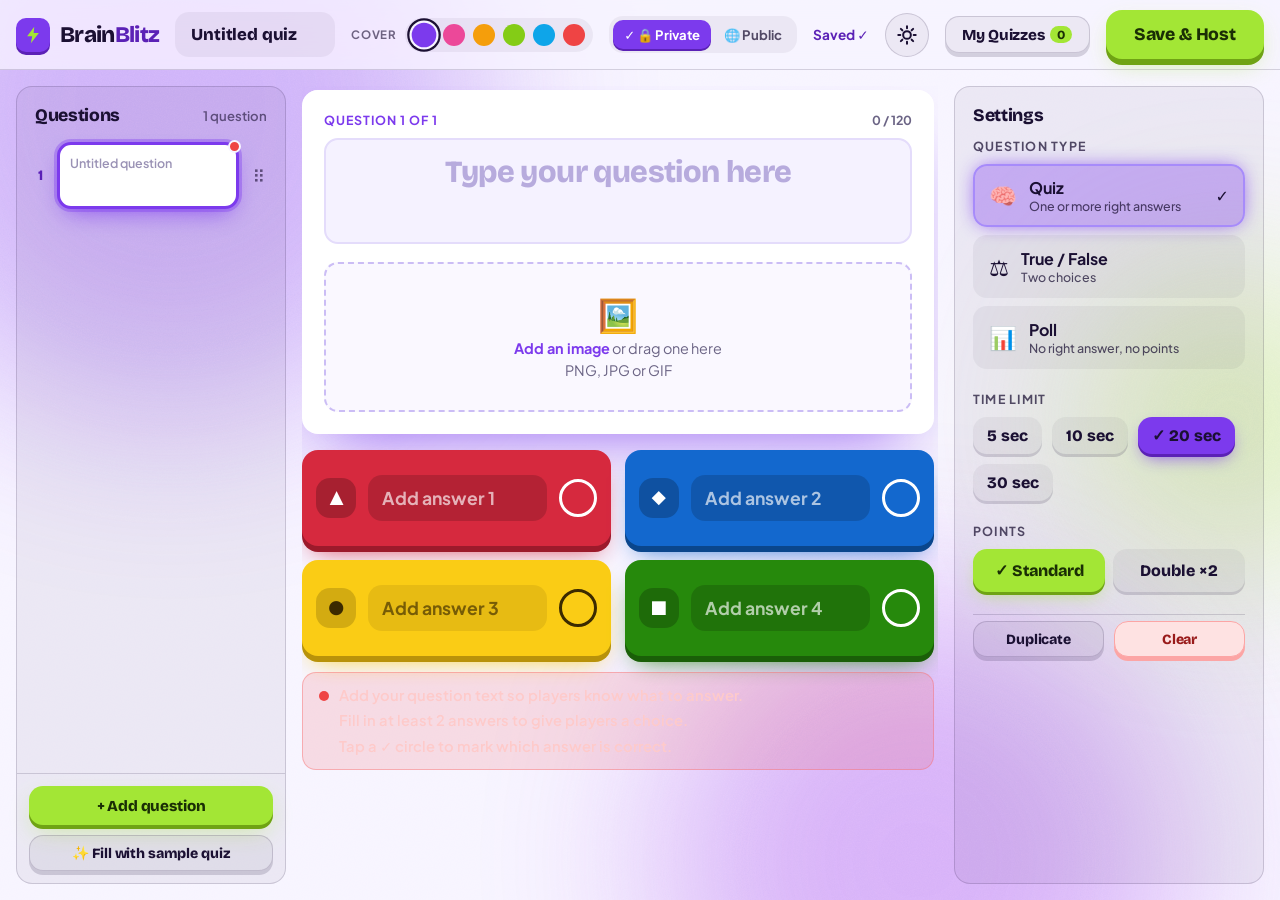
==== commit c5869c7c: "postgress" ====
--- a/create.html
+++ b/create.html
@@ -3,6 +3,8 @@
 <head>
 <meta charset="utf-8">
 <meta name="viewport" content="width=device-width, initial-scale=1">
+<meta name="theme-color" content="#0E0720">
+<script src="theme.js"></script>
 <title>Create Quiz – BrainBlitz</title>
 <meta name="description" content="Build a BrainBlitz quiz: add questions, answers, timers and points.">
 <link rel="preconnect" href="https://fonts.googleapis.com">
@@ -17,26 +19,26 @@
   /* Nav */
   .nav-inner { max-width: 1600px; margin: 0 auto; padding: 10px 16px; display: flex; flex-wrap: wrap; align-items: center; gap: 10px 16px; }
   .title-field {
-    flex: 1 1 180px; max-width: 380px; min-width: 0; padding: 10px 14px; color: #fff;
+    flex: 1 1 120px; max-width: 380px; min-width: 0; padding: 10px 14px; color: var(--page-text);
     font: 800 1.05rem "Bricolage Grotesque", sans-serif; letter-spacing: -.01em;
-    background: rgba(255,255,255,.07); border: 2px solid transparent; border-radius: var(--r-md);
+    background: var(--surface); border: 2px solid transparent; border-radius: var(--r-md);
     transition: background .2s, border-color .2s, transform .35s var(--spring);
   }
-  .title-field:hover { background: rgba(255,255,255,.12); }
-  .title-field:focus { outline: none; background: rgba(255,255,255,.12); border-color: var(--lime); }
+  .title-field:hover { background: var(--surface-2); }
+  .title-field:focus { background: var(--surface-2); border-color: var(--accent); }
   .save-status { margin-left: auto; font-size: .85rem; font-weight: 700; color: var(--t-soft); white-space: nowrap; transition: color .3s; }
-  .save-status.saving { color: #FCD34D; }
-  .save-status.saved { color: var(--lime); }
+  .save-status.saving { color: var(--warn); }
+  .save-status.saved { color: var(--accent); }
   .nav .btn { padding: .55em 1.1em; }
   .nav .btn-lg { padding: .8em 1.6em; font-size: 1.1rem; }
   .count-pill { min-width: 22px; padding: 1px 7px; border-radius: 99px; background: var(--lime); color: var(--lime-ink); font-size: .78rem; text-align: center; }
-  .swatches { display: flex; gap: 8px; padding: 6px 8px; background: rgba(255,255,255,.07); border-radius: 999px; }
+  .swatches { display: flex; gap: 8px; padding: 6px 8px; background: var(--surface); border-radius: 999px; }
   .sw { width: 22px; height: 22px; padding: 0; border: 0; border-radius: 50%; background: var(--c); cursor: pointer; transition: transform .35s var(--spring), box-shadow .2s; }
   .sw:hover { transform: scale(1.3); }
-  .sw[aria-checked="true"] { transform: scale(1.12); box-shadow: 0 0 0 2px var(--night), 0 0 0 4px #fff; }
-  .vis { display: flex; gap: 2px; padding: 4px; background: rgba(255,255,255,.07); border-radius: var(--r-md); }
+  .sw[aria-checked="true"] { transform: scale(1.12); box-shadow: 0 0 0 2px var(--night), 0 0 0 4px var(--page-text); }
+  .vis { display: flex; gap: 2px; padding: 4px; background: var(--surface); border-radius: var(--r-md); }
   .vis button { padding: 6px 11px; border: 0; border-radius: var(--r-sm); background: transparent; color: var(--t-soft); font-weight: 700; font-size: .82rem; cursor: pointer; transition: transform .35s var(--spring), background .2s, color .2s; }
-  .vis button:hover { transform: scale(1.06); color: #fff; }
+  .vis button:hover { transform: scale(1.06); color: var(--page-text); }
   .vis button[aria-checked="true"] { background: var(--violet); color: #fff; box-shadow: 0 2px 0 var(--violet-edge); }
   .ctl-label { font-size: .72rem; font-weight: 700; letter-spacing: .08em; text-transform: uppercase; color: var(--t-faint); }
   .ctl { display: flex; align-items: center; gap: 8px; }
@@ -46,7 +48,7 @@
     max-width: 1600px; margin: 0 auto; padding: 16px; height: calc(100vh - var(--nav-live, var(--nav-h))); height: calc(100dvh - var(--nav-live, var(--nav-h)));
     display: grid; grid-template-columns: 270px minmax(0, 1fr) 310px; gap: 16px;
   }
-  .panel { min-height: 0; display: flex; flex-direction: column; border-radius: var(--radius); background: rgba(255,255,255,.06); border: 1px solid rgba(255,255,255,.12); }
+  .panel { min-height: 0; display: flex; flex-direction: column; border-radius: var(--radius); background: var(--surface); border: 1px solid var(--border); }
   .panel-head { padding: 18px 18px 8px; display: flex; align-items: baseline; justify-content: space-between; }
   .panel-head h2 { margin: 0; font-size: 1.1rem; font-weight: 800; letter-spacing: -.02em; }
   .panel-head span { font-size: .82rem; color: var(--t-faint); font-weight: 600; }
@@ -68,7 +70,7 @@
   }
   .thumb:hover { transform: translateY(-2px) scale(1.03); }
   .qitem.active .thumb { border-color: var(--violet); box-shadow: 0 0 0 3px rgba(124,58,237,.35), 0 10px 24px -8px rgba(124,58,237,.8); }
-  .qitem.active .qnum { color: var(--lime); }
+  .qitem.active .qnum { color: var(--accent); }
   .thumb .t { font-size: .78rem; font-weight: 700; line-height: 1.3; display: -webkit-box; -webkit-line-clamp: 2; -webkit-box-orient: vertical; overflow: hidden; word-break: break-word; }
   .thumb .t.empty { color: #9A92B5; font-weight: 600; }
   .mini { display: grid; grid-template-columns: 1fr 1fr; gap: 3px; }
@@ -79,9 +81,9 @@
     width: 28px; height: 40px; display: grid; place-items: center; padding: 0; background: none; border: 0; border-radius: var(--r-sm);
     color: var(--t-faint); font-size: 1.1rem; cursor: grab; touch-action: none; transition: color .2s, transform .35s var(--spring), background .2s;
   }
-  .handle:hover { color: #fff; background: rgba(255,255,255,.1); transform: scale(1.15); }
+  .handle:hover { color: var(--page-text); background: var(--surface-2); transform: scale(1.15); }
   .handle:active { cursor: grabbing; }
-  .panel-foot { padding: 12px; border-top: 1px solid rgba(255,255,255,.1); display: grid; gap: 10px; }
+  .panel-foot { padding: 12px; border-top: 1px solid var(--border); display: grid; gap: 10px; }
   .panel-foot .btn-ghost { padding: .6em 1em; font-size: .88rem; }
   .btn-warn { --face: #F59E0B; --edge: #B45309; --text: #2A1500; border: 0; }
 
@@ -99,7 +101,7 @@
     background: var(--field); border: 2px solid var(--field-edge); border-radius: var(--r-md); transition: border-color .2s, box-shadow .3s, background .2s;
   }
   .q-text::placeholder { color: #B7ABDD; }
-  .q-text:focus { outline: none; background: #fff; border-color: var(--violet); box-shadow: 0 0 0 5px rgba(124,58,237,.18); }
+  .q-text:focus { background: #fff; border-color: var(--violet); box-shadow: 0 0 0 5px rgba(124,58,237,.18); }
   .drop {
     position: relative; margin-top: 14px; min-height: 150px; display: grid; place-items: center; text-align: center; overflow: hidden; cursor: pointer;
     border: 2px dashed #CBBDF5; border-radius: var(--r-md); background: #FAF8FF; color: var(--muted);
@@ -127,14 +129,14 @@
   }
   .ans .shape { width: 40px; height: 40px; font-size: 1.15rem; }
   .ans:hover, .ans:focus-within { transform: translateY(-3px) scale(1.015); }
-  .ans.correct { box-shadow: 0 var(--lip-lg) 0 var(--edge), 0 0 0 4px #fff, 0 0 28px 6px rgba(255,255,255,.35); }
+  .ans.correct { box-shadow: 0 var(--lip-lg) 0 var(--edge), 0 0 0 4px var(--ring), 0 0 28px 6px rgba(255,255,255,.35); }
   .ans input[type=text] {
     flex: 1; min-width: 0; padding: 10px 12px; color: var(--fg); font: 700 1.1rem "Plus Jakarta Sans", sans-serif;
     background: rgba(0,0,0,.16); border: 2px solid transparent; border-radius: var(--r-md); transition: background .2s, border-color .2s;
   }
   .ans.yellow input[type=text] { background: rgba(59,42,0,.1); }
   .ans input::placeholder { color: var(--fg); opacity: .65; }
-  .ans input:focus { outline: none; background: rgba(0,0,0,.28); border-color: var(--fg); }
+  .ans input:focus { background: rgba(0,0,0,.28); border-color: var(--fg); }
   .ans.yellow input:focus { background: rgba(59,42,0,.18); }
   .ans input[readonly] { cursor: default; }
   .tick {
@@ -154,28 +156,32 @@
   .opts { display: grid; gap: 8px; }
   .opt {
     display: flex; align-items: center; gap: 12px; padding: 11px 14px; text-align: left; cursor: pointer; font-weight: 700;
-    background: rgba(255,255,255,.07); border: 2px solid transparent; border-radius: var(--r-md);
+    background: var(--surface); border: 2px solid transparent; border-radius: var(--r-md);
     transition: transform .35s var(--spring), background .2s, border-color .2s, box-shadow .2s;
   }
-  .opt:hover { transform: translateX(4px) scale(1.02); background: rgba(255,255,255,.12); }
+  .opt:hover { transform: translateX(4px) scale(1.02); background: var(--surface-2); }
   .opt[aria-checked="true"] { background: rgba(124,58,237,.35); border-color: var(--violet-soft); box-shadow: 0 0 20px -4px rgba(124,58,237,.9); }
   .opt .ic { font-size: 1.4rem; }
   .opt small { display: block; font-weight: 500; color: var(--t-soft); font-size: .78rem; }
   .chips { display: flex; flex-wrap: wrap; gap: 10px; }
   .chip {
-    min-width: 58px; padding: 9px 14px; cursor: pointer; font: 800 1rem "Bricolage Grotesque", sans-serif; color: #fff;
-    background: rgba(255,255,255,.09); border: 0; border-radius: var(--r-md); box-shadow: 0 3px 0 rgba(255,255,255,.14);
+    min-width: 58px; padding: 9px 14px; cursor: pointer; font: 800 1rem "Bricolage Grotesque", sans-serif; color: var(--page-text);
+    background: var(--surface); border: 0; border-radius: var(--r-md); box-shadow: 0 3px 0 var(--border);
     transition: transform .35s var(--spring), box-shadow .15s, background .2s;
   }
   .chip:hover { transform: translateY(-3px) scale(1.08); }
   .chip:active { transform: translateY(3px); box-shadow: 0 0 0 transparent; }
+  /* selected is shown by a tick as well as colour */
+  .chip[aria-checked="true"]::before, .vis button[aria-checked="true"]::before { content: "✓ "; }
+  .opt[aria-checked="true"]::after { content: "✓"; margin-left: auto; padding-left: 8px; font-weight: 800; }
+  .tab[aria-selected="true"] { text-decoration: underline; text-underline-offset: 5px; text-decoration-thickness: 2px; }
   .chip[aria-checked="true"] { background: var(--violet); box-shadow: 0 3px 0 var(--violet-edge), 0 8px 18px -6px rgba(124,58,237,.9); }
   .seg { display: grid; grid-template-columns: 1fr 1fr; gap: 8px; }
   .seg .chip { padding: 12px 8px; }
   .seg .chip[aria-checked="true"] { background: var(--lime); color: var(--lime-ink); box-shadow: 0 3px 0 var(--lime-edge), 0 8px 18px -6px rgba(163,230,53,.6); }
   .chip:disabled, .opt:disabled { opacity: .4; cursor: not-allowed; transform: none !important; }
   .hint { margin: 8px 0 0; font-size: .8rem; color: var(--t-faint); line-height: 1.4; }
-  .actions { display: grid; grid-template-columns: 1fr 1fr; gap: 10px; padding-top: 6px; border-top: 1px solid rgba(255,255,255,.1); }
+  .actions { display: grid; grid-template-columns: 1fr 1fr; gap: 10px; padding-top: 6px; border-top: 1px solid var(--border); }
   .actions .btn { padding: .6em .8em; font-size: .88rem; }
 
 
@@ -184,14 +190,14 @@
   .scrim.open { opacity: 1; pointer-events: auto; }
   .drawer {
     position: fixed; top: 0; right: 0; bottom: 0; z-index: 95; width: min(460px, 100vw); display: flex; flex-direction: column; gap: 16px; padding: 20px;
-    background: linear-gradient(180deg, #1A0B3B, #10072A); border-left: 1px solid rgba(255,255,255,.14); box-shadow: -30px 0 60px -20px rgba(0,0,0,.6);
+    background: linear-gradient(180deg, var(--night-2), var(--night)); border-left: 1px solid var(--border); box-shadow: -30px 0 60px -20px rgba(0,0,0,.6);
     transform: translateX(105%); visibility: hidden; transition: transform .5s var(--spring), visibility 0s .5s;
   }
   .drawer.open { transform: none; visibility: visible; transition: transform .5s var(--spring); }
   .drawer-head { display: flex; align-items: center; justify-content: space-between; }
   .drawer-head h2 { margin: 0; font-size: 1.5rem; font-weight: 800; letter-spacing: -.03em; }
-  .x { width: 40px; height: 40px; border: 0; border-radius: var(--r-md); background: rgba(255,255,255,.08); cursor: pointer; font-size: 1rem; transition: transform .35s var(--spring), background .2s; }
-  .x:hover { transform: scale(1.12) rotate(8deg); background: rgba(255,255,255,.16); }
+  .x { width: 40px; height: 40px; border: 0; border-radius: var(--r-md); background: var(--surface); cursor: pointer; font-size: 1rem; transition: transform .35s var(--spring), background .2s; }
+  .x:hover { transform: scale(1.12) rotate(8deg); background: var(--surface-2); }
   .state-wrap { grid-column: 1 / -1; }
   .qz-grid { flex: 1; min-height: 0; overflow-y: auto; margin: 0; padding: 6px 4px 12px; list-style: none; display: grid; grid-template-columns: 1fr 1fr; gap: 16px; align-content: start; }
   .qz { position: relative; --cv: #7C3AED; }
@@ -201,7 +207,7 @@
     transition: transform .4s var(--spring), box-shadow .3s;
   }
   .qz-open:hover { transform: translateY(-5px) rotate(-1deg) scale(1.03); box-shadow: 0 24px 36px -16px var(--cv); }
-  .qz.active .qz-open { border-color: var(--lime); }
+  .qz.active .qz-open { border-color: var(--accent); }
   .qz-cover {
     min-height: 96px; display: flex; flex-direction: column; justify-content: flex-end; padding: 10px 12px; color: #fff; text-shadow: 0 1px 6px rgba(0,0,0,.45);
     background: linear-gradient(135deg, var(--cv), color-mix(in srgb, var(--cv) 50%, #000));
@@ -220,22 +226,53 @@
   .qz-host { position: absolute; top: 62px; right: 10px; z-index: 1; padding: 4px 11px; border-radius: 99px; background: var(--lime); color: var(--lime-ink); font: 800 .78rem "Bricolage Grotesque", sans-serif; box-shadow: 0 3px 0 var(--lime-edge); transition: transform .35s var(--spring); }
   .qz-host:hover { transform: translateY(-2px) scale(1.1) rotate(-3deg); }
   .qz-host:active { transform: translateY(2px); box-shadow: 0 0 0 var(--lime-edge); }
-  .drawer-links { display: flex; flex-wrap: wrap; gap: 8px 16px; padding-top: 12px; border-top: 1px solid rgba(255,255,255,.12); }
+  .drawer-links { display: flex; flex-wrap: wrap; gap: 8px 16px; padding-top: 12px; border-top: 1px solid var(--border); }
   .drawer-links a { padding: 6px 4px; font-weight: 600; font-size: .9rem; color: var(--t-soft); transition: transform .35s var(--spring), color .2s; }
-  .drawer-links a:hover { color: var(--lime); transform: translateY(-2px); }
+  .drawer-links a:hover { color: var(--accent); transform: translateY(-2px); }
   @media (max-width: 420px) { .qz-grid { grid-template-columns: 1fr; } }
+  @media (max-width: 700px) { .drawer-links a { padding: 13px 6px; } }
+
+  .head-meta { display: contents; }
+  .tabs, .only-phone, .mv { display: none; }
+  .mv button { width: 44px; height: 44px; padding: 0; border: 0; border-radius: var(--r-md); background: var(--surface-2); color: var(--page-text); font-size: .9rem; cursor: pointer; transition: transform .35s var(--spring), background .2s; }
+  .mv button:hover:not(:disabled) { transform: scale(1.1); background: var(--violet); }
+  .mv button:disabled { opacity: .25; cursor: default; }
 
   @media (max-width: 1100px) {
     .app { grid-template-columns: 230px minmax(0, 1fr) 270px; }
   }
+  /* phone and small tablet: one panel at a time, switched by the tab bar */
   @media (max-width: 900px) {
-    .app { display: flex; flex-direction: column; height: auto; }
+    .nav { position: static; }
+    .tabs { position: sticky; top: 0; z-index: 40; display: grid; grid-template-columns: repeat(3, 1fr); gap: 6px; padding: 8px 16px; background: var(--nav-bg); -webkit-backdrop-filter: blur(18px); backdrop-filter: blur(18px); border-bottom: 1px solid var(--border); }
+    .tab { display: flex; align-items: center; justify-content: center; gap: 8px; min-height: 44px; padding: 0 8px; border: 0; border-radius: var(--r-md); background: var(--surface); color: var(--t-soft); font: 800 .95rem "Bricolage Grotesque", sans-serif; cursor: pointer; transition: transform .35s var(--spring), background .2s, color .2s; }
+    .tab:hover { color: var(--page-text); transform: translateY(-2px); }
+    .tab[aria-selected="true"] { background: var(--violet); color: #fff; box-shadow: 0 var(--lip) 0 var(--violet-edge); }
+    .app { display: block; height: auto; padding: 16px; }
+    .app[data-tab="qs"] > :not(#p-qs), .app[data-tab="edit"] > :not(#p-edit), .app[data-tab="set"] > :not(#p-set) { display: none; }
     .panel { min-height: auto; }
-    .qlist { display: flex; overflow-x: auto; padding-bottom: 14px; }
-    .qitem { flex: 0 0 210px; }
+    .qitem { grid-template-columns: 22px 1fr auto; }
+    .handle { display: none; }
+    .mv { display: flex; gap: 4px; }
     .scroll { overflow: visible; }
     .centre { overflow: visible; padding: 0; }
     .title-field { max-width: none; }
+  }
+  @media (max-width: 700px) {
+    .nav-inner { padding: 10px 12px; gap: 8px 10px; }
+    .title-field { flex: 1 1 0; min-width: 0; }
+    #host { order: 1; padding: .6em 1em; font-size: 1rem; }
+    #mine { order: 2; }
+    .save-status { order: 3; }
+    .only-phone { display: block; }
+    .swatches { gap: 4px; padding: 4px 6px; }
+    .sw { position: relative; width: 28px; height: 28px; }
+    .sw::after { content: ""; position: absolute; inset: -8px -2px; }   /* hit area 44px tall without a bigger dot */
+    .vis button, .chip { min-height: 44px; }
+    .tick { width: 44px; height: 44px; }
+    .head-meta { display: grid; gap: 12px; margin-top: 4px; }
+    .head-meta .ctl { flex-wrap: wrap; }
+    .app { padding: 12px; }
   }
   @media (max-width: 560px) {
     .answers { grid-template-columns: minmax(0, 1fr); }
@@ -245,6 +282,7 @@
 </style>
 </head>
 <body>
+<a class="skip-link" href="#app">Skip to the editor</a>
 <div class="bg" aria-hidden="true">
   <div class="blob" style="width:620px;height:620px;background:var(--violet);top:-200px;left:-140px"></div>
   <div class="blob" style="width:520px;height:520px;background:#9333EA;bottom:-220px;right:8%;opacity:.5;animation-delay:-6s"></div>
@@ -259,6 +297,7 @@
       <span class="word">Brain<b>Blitz</b></span>
     </a>
     <input class="title-field" id="quiz-title" type="text" maxlength="60" value="Untitled quiz" aria-label="Quiz title">
+    <div class="head-meta" id="head-meta">
     <div class="ctl">
       <span class="ctl-label" id="l-cover">Cover</span>
       <div class="swatches" id="swatches" role="radiogroup" aria-labelledby="l-cover">
@@ -274,15 +313,24 @@
       <button type="button" role="radio" data-v="private">🔒 Private</button>
       <button type="button" role="radio" data-v="public">🌐 Public</button>
     </div>
+    </div>
     <span class="save-status saved" id="status" aria-live="polite">Saved ✓</span>
+    <button class="theme-toggle" type="button" data-theme-toggle aria-label="Switch theme"><svg class="i-moon" viewBox="0 0 24 24" fill="currentColor" aria-hidden="true"><path d="M21 12.8A9 9 0 1 1 11.2 3a7 7 0 0 0 9.8 9.8z"/></svg><svg class="i-sun" viewBox="0 0 24 24" fill="none" stroke="currentColor" stroke-width="2.2" stroke-linecap="round" aria-hidden="true"><circle cx="12" cy="12" r="4.2"/><path d="M12 2.5v2.2M12 19.3v2.2M2.5 12h2.2M19.3 12h2.2M5.3 5.3l1.6 1.6M17.1 17.1l1.6 1.6M5.3 18.7l1.6-1.6M17.1 6.9l1.6-1.6"/></svg></button>
     <button class="btn btn-ghost" id="mine" type="button" aria-haspopup="dialog">My Quizzes <span class="count-pill" id="mine-count">0</span></button>
     <button class="btn btn-lime btn-lg" id="host" type="button">Save &amp; Host</button>
   </div>
 </header>
 
-<main class="app">
+<!-- Phone: the three panels become tabs -->
+<div class="tabs" id="tabs" role="tablist" aria-label="Editor sections">
+  <button class="tab" type="button" role="tab" id="tab-qs" data-tab="qs" aria-controls="p-qs">Questions <span class="count-pill" id="tab-count">1</span></button>
+  <button class="tab" type="button" role="tab" id="tab-edit" data-tab="edit" aria-controls="p-edit">Edit</button>
+  <button class="tab" type="button" role="tab" id="tab-set" data-tab="set" aria-controls="p-set">Settings</button>
+</div>
+
+<main class="app" id="app" data-tab="edit" tabindex="-1">
   <!-- Left: questions -->
-  <aside class="panel" aria-label="Questions">
+  <aside class="panel" id="p-qs" aria-label="Questions">
     <div class="panel-head"><h2>Questions</h2><span id="count"></span></div>
     <div class="scroll"><ol class="qlist" id="qlist"></ol></div>
     <div class="panel-foot">
@@ -292,7 +340,7 @@
   </aside>
 
   <!-- Centre: editor -->
-  <section class="centre" aria-label="Question editor">
+  <section class="centre" id="p-edit" aria-label="Question editor">
     <div class="qcard-edit">
       <div class="eyebrow"><span id="qlabel">Question 1</span><span id="qcount">0 / 120</span></div>
       <label class="sr" for="q-text">Question text</label>
@@ -309,10 +357,11 @@
   </section>
 
   <!-- Right: settings -->
-  <aside class="panel" aria-label="Question settings">
+  <aside class="panel" id="p-set" aria-label="Question settings">
     <div class="panel-head"><h2>Settings</h2></div>
     <div class="scroll">
       <div class="settings">
+        <div class="only-phone" id="details-slot"><h3>Quiz details</h3></div>
         <div>
           <h3 id="h-type">Question type</h3>
           <div class="opts" role="radiogroup" aria-labelledby="h-type" id="types">
@@ -357,6 +406,7 @@
 </aside>
 
 <script src="shared.js"></script>
+<script src="api.js"></script>
 <script>
 (() => {
   const SHAPES = [
@@ -457,6 +507,7 @@
 
   function renderList(focusHandle) {
     $('count').textContent = quiz.qs.length + (quiz.qs.length === 1 ? ' question' : ' questions');
+    $('tab-count').textContent = quiz.qs.length;
     list.replaceChildren(...quiz.qs.map((qu, i) => {
       const li = document.createElement('li');
       li.className = 'qitem' + (i === cur ? ' active' : '');
@@ -468,11 +519,14 @@
           ${complete(qu) ? '' : '<span class="warn" role="img" aria-label="Needs attention"></span>'}
           <span class="t"></span><span class="mini">${minis}</span>
         </button>
-        <button class="handle" type="button" aria-label="Reorder question ${i + 1}. Use the up and down arrow keys.">⠿</button>`;
+        <button class="handle" type="button" aria-label="Reorder question ${i + 1}. Use the up and down arrow keys.">⠿</button>
+        <span class="mv"><button class="up" type="button" aria-label="Move question ${i + 1} up" ${i === 0 ? 'disabled' : ''}>▲</button><button class="dn" type="button" aria-label="Move question ${i + 1} down" ${i === quiz.qs.length - 1 ? 'disabled' : ''}>▼</button></span>`;
       const t = li.querySelector('.t');
       t.textContent = qu.q.trim() || 'Untitled question';
       if (!qu.q.trim()) t.classList.add('empty');
-      li.querySelector('.thumb').addEventListener('click', () => select(i));
+      li.querySelector('.thumb').addEventListener('click', () => { select(i); if (phoneTabs.matches) goTab('edit'); });
+      li.querySelector('.up').addEventListener('click', () => { move(i, i - 1); (list.children[i - 1].querySelector('.up:not(:disabled)') || list.children[i - 1].querySelector('.dn')).focus(); });
+      li.querySelector('.dn').addEventListener('click', () => { move(i, i + 1); (list.children[i + 1].querySelector('.dn:not(:disabled)') || list.children[i + 1].querySelector('.up')).focus(); });
       const handle = li.querySelector('.handle');
       handle.addEventListener('keydown', (e) => {
         if (e.key === 'ArrowUp' || e.key === 'ArrowDown') {
@@ -517,6 +571,7 @@
     quiz.qs.push(blank());
     cur = quiz.qs.length - 1;
     renderList(); renderCentre(); renderSettings(); changed();
+    if (phoneTabs.matches) goTab('edit');
     list.children[cur].scrollIntoView({ block: 'nearest', inline: 'nearest' });
     $('q-text').focus();
   });
@@ -549,8 +604,8 @@
       const showTick = qu.type !== 'poll';
       el.innerHTML = `
         <span class="shape" role="img" aria-label="${sh.name}">${sh.s}</span>
-        <input type="text" maxlength="75" placeholder="Add answer ${i + 1}" aria-label="Answer ${i + 1}">
-        ${showTick ? `<button class="tick" type="button" role="checkbox" aria-checked="${a.c}" aria-label="Mark answer ${i + 1} as correct">✓</button>` : ''}`;
+        <input type="text" maxlength="75" placeholder="Add answer ${i + 1}" aria-label="Answer ${i + 1}, ${sh.name.toLowerCase()}">
+        ${showTick ? `<button class="tick" type="button" role="checkbox" aria-checked="${a.c}" aria-label="Mark answer ${i + 1}, ${sh.name.toLowerCase()}, as correct">✓</button>` : ''}`;
       const input = el.querySelector('input');
       input.value = a.t;
       if (qu.type === 'tf') input.readOnly = true;
@@ -712,12 +767,78 @@
   new ResizeObserver(() => document.documentElement.style.setProperty('--nav-live', document.querySelector('.nav').offsetHeight + 'px'))
     .observe(document.querySelector('.nav'));
 
-  $('host').addEventListener('click', () => {
+  /* ---------- phone: panels as tabs ---------- */
+  const app = $('app'), tabBtns = [...document.querySelectorAll('.tab')];
+  const PANES = { qs: 'p-qs', edit: 'p-edit', set: 'p-set' };
+  function goTab(name, focus) {
+    app.dataset.tab = name;
+    tabBtns.forEach((b) => { const on = b.dataset.tab === name; b.setAttribute('aria-selected', String(on)); b.tabIndex = on ? 0 : -1; });
+    if (focus) $('tab-' + name).focus();
+    if (phoneTabs.matches) scrollTo({ top: 0 });
+  }
+  tabBtns.forEach((b, i) => {
+    b.addEventListener('click', () => goTab(b.dataset.tab));
+    b.addEventListener('keydown', (e) => {
+      const d = { ArrowRight: 1, ArrowLeft: -1 }[e.key]; if (e.key === 'Home' || e.key === 'End') { e.preventDefault(); goTab(tabBtns[e.key === 'Home' ? 0 : 2].dataset.tab, true); return; }
+      if (!d) return; e.preventDefault(); goTab(tabBtns[(i + d + 3) % 3].dataset.tab, true);
+    });
+  });
+  /* on a phone, cover + visibility live in the Settings tab so the top bar stays slim */
+  const meta = $('head-meta'), metaHome = document.createComment('head-meta');
+  meta.before(metaHome);
+  const phoneTabs = matchMedia('(max-width: 900px)'), phoneBar = matchMedia('(max-width: 700px)');
+  function layout() {
+    Object.entries(PANES).forEach(([k, id]) => { const el = $(id); if (phoneTabs.matches) { el.setAttribute('role', 'tabpanel'); el.setAttribute('aria-labelledby', 'tab-' + k); } else { el.removeAttribute('role'); el.removeAttribute('aria-labelledby'); } });
+    if (phoneBar.matches) $('details-slot').append(meta); else metaHome.after(meta);
+    goTab(app.dataset.tab);
+  }
+  phoneTabs.addEventListener('change', layout); phoneBar.addEventListener('change', layout);
+  layout();
+
+  /* editor quiz -> the API's shape (POST/PUT /quizzes) */
+  const POINTS_MODE = { 1: 'standard', 2: 'double' };
+  function toApi(z) {
+    return {
+      title: z.title.trim() || 'Untitled quiz', cover_color: z.color, visibility: z.vis,
+      questions: z.qs.map((qu) => {
+        const poll = qu.type === 'poll';
+        const slots = qu.type === 'tf' ? qu.a.slice(0, 2) : qu.a.filter((a) => a.t.trim()); // blank slots aren't sent
+        return {
+          text: qu.q.trim(), type: qu.type, answers: slots.map((a) => a.t.trim()),
+          correct_index: poll ? null : slots.findIndex((a) => a.c), // the API takes one correct answer: the first ticked
+          time_limit_seconds: qu.time, points_mode: poll ? 'none' : (POINTS_MODE[qu.pts] || 'standard'),
+        };
+      }),
+    };
+  }
+  const goLogin = () => { location.href = 'login.html?next=' + encodeURIComponent('create.html' + (quiz.id ? '?id=' + quiz.id : '')); };
+  async function saveAndHost() {
+    const body = toApi(quiz);
+    let saved;
+    if (quiz.serverId) {
+      try { saved = await BBApi.updateQuiz(quiz.serverId, body); }
+      catch (e) { if (e.status !== 404) throw e; delete quiz.serverId; } // deleted, or another account's: save a fresh copy
+    }
+    if (!saved) saved = await BBApi.createQuiz(body);
+    quiz.serverId = saved.id; persist();
+    const room = await BBApi.createRoom(saved.id);
+    return room.pin;
+  }
+  $('host').addEventListener('click', async () => {
     persist();
     const bad = quiz.qs.findIndex((x) => !complete(x));
     if (bad >= 0) { select(bad); toast(`Saved. Question ${bad + 1} needs a little more before you can host.`, 4000); return; }
-    toast('Saved! Opening your lobby…', 1500);
-    setTimeout(() => { location.href = BB.hostUrl(quiz.id); }, 700);
+    if (!BBApi.isLoggedIn()) return goLogin(); // the draft is already saved locally
+    const btn = $('host'); btn.disabled = true;
+    try {
+      const pin = await saveAndHost();
+      toast('Saved! Opening your lobby…', 1500);
+      setTimeout(() => { location.href = BB.hostUrl(quiz.id) + '&pin=' + pin; }, 700);
+    } catch (e) {
+      btn.disabled = false;
+      if (e.status === 401) return goLogin();
+      toast(e.message, 4500);
+    }
   });
 
   /* ---------- My Quizzes ---------- */
@@ -776,16 +897,20 @@
           <span class="qz-cover"><span class="qz-n">${n}</span><small>${n === 1 ? 'question' : 'questions'}</small></span>
           <span class="qz-body"><b></b><small>${z.vis === 'public' ? '🌐 Public' : '🔒 Private'} · ${ago(z.updated)}</small></span>
         </button>
-        <a class="qz-host" href="lobby.html?quiz=${z.id}" aria-label="Host this quiz">▶ Host</a>
-        <button class="qz-del" type="button" aria-label="Delete quiz">🗑</button>`;
-      li.querySelector('b').textContent = z.title.trim() || 'Untitled quiz';
+        <a class="qz-host" href="lobby.html?quiz=${z.id}" >▶ Host</a>
+        <button class="qz-del" type="button">🗑</button>`;
+      const label = z.title.trim() || 'Untitled quiz';
+      li.querySelector('b').textContent = label;
+      li.querySelector('.qz-host').setAttribute('aria-label', `Host “${label}”`);
       li.querySelector('.qz-open').addEventListener('click', () => openQuiz(z));
       const del = li.querySelector('.qz-del');
       let t;
+      del.setAttribute('aria-label', `Delete “${label}”`);
       del.addEventListener('click', () => {
         if (!del.classList.contains('armed')) {
           del.classList.add('armed'); del.textContent = 'Delete?';
-          t = setTimeout(() => { del.classList.remove('armed'); del.textContent = '🗑'; }, 3000);
+          del.setAttribute('aria-label', `Press again to delete “${label}”`);
+          t = setTimeout(() => { del.classList.remove('armed'); del.textContent = '🗑'; del.setAttribute('aria-label', `Delete “${label}”`); }, 3000);
           return;
         }
         clearTimeout(t); removeQuiz(z);
--- a/brainblitz.css
+++ b/brainblitz.css
@@ -11,8 +11,15 @@
   --ink: #1B1033; --muted: #6B6485; --card: #fff;
   --field: #F5F2FF; --field-edge: #E4DCFB;
   --surface: rgba(255,255,255,.08); --surface-2: rgba(255,255,255,.12); --border: rgba(255,255,255,.14);
-  /* text on dark: three steps only */
+  /* page text: three steps (+ full strength). Flipped by the light theme. */
+  --page-text: #fff;
   --t-strong: rgba(255,255,255,.88); --t-soft: rgba(255,255,255,.72); --t-faint: rgba(255,255,255,.55);
+  --accent: var(--lime);              /* highlight used as TEXT: lime on dark, violet on light */
+  --focus: var(--lime);               /* keyboard focus ring */
+  --nav-bg: rgba(18, 8, 40, .6);
+  --ring: #fff;                       /* outline around the chosen / correct answer tile */
+  --shimmer: rgba(255,255,255,.18);
+  color-scheme: dark;
   /* answer colours (same on every screen) */
   --ans-red: #D6293E;    --ans-red-edge: #9C1A2B;
   --ans-blue: #1368CE;   --ans-blue-edge: #0A468C;
@@ -35,12 +42,43 @@
   --nav-h: 64px;
 }
 
+/* ---------- light theme: same tokens, flipped. Chosen with the toggle, remembered in localStorage (see theme.js) ---------- */
+:root[data-theme="light"] {
+  --night: #F7F4FF; --night-2: #ECE4FF; --night-3: #E1D6FF;
+  --page-text: var(--ink);
+  --surface: rgba(27,16,51,.05); --surface-2: rgba(27,16,51,.09); --border: rgba(27,16,51,.16);
+  --t-strong: rgba(27,16,51,.9); --t-soft: rgba(27,16,51,.74); --t-faint: rgba(27,16,51,.62);
+  --accent: var(--violet-edge);
+  --focus: var(--violet-edge);
+  --nav-bg: rgba(247, 244, 255, .78);
+  --ring: var(--ink);
+  --shimmer: rgba(255,255,255,.75);
+  --danger-ink: #B91C1C; --good: #15803D; --warn: #A16207;
+  color-scheme: light;
+}
+/* regions that stay dark in both themes (saturated cards, footer, overlays) re-declare the dark tokens */
+/* (the lobby's feedback screen, pause veil and host controls are dark zones too, so they are listed here) */
+.dark-zone, .screen.fb, .veil, .host-ctl, .footer {
+  --page-text: #fff; --surface: rgba(255,255,255,.08); --surface-2: rgba(255,255,255,.12); --border: rgba(255,255,255,.14);
+  --t-strong: rgba(255,255,255,.88); --t-soft: rgba(255,255,255,.72); --t-faint: rgba(255,255,255,.55);
+  --accent: var(--lime); --focus: var(--lime); --ring: #fff; --danger-ink: #FCA5A5; --good: #4ADE80; --warn: #FACC15;
+  color: #fff; color-scheme: dark;
+}
+/* the mesh blobs are quieter on a light page, so text on top of them keeps its contrast */
+:root[data-theme="light"] .blob { opacity: .34 !important; }
+
+/* white cards stay white in both themes, so they use the violet focus ring */
+.pin-card, .qcard, .tcard, .qcard-edit, .thumb, .drawer-card { --focus: var(--violet-edge); }
+
 *, *::before, *::after { box-sizing: border-box; }
-body { margin: 0; font-family: "Plus Jakarta Sans", system-ui, sans-serif; color: #fff; background: var(--night); -webkit-font-smoothing: antialiased; }
+body { margin: 0; font-family: "Plus Jakarta Sans", system-ui, sans-serif; color: var(--page-text); background: var(--night); -webkit-font-smoothing: antialiased; }
 h1, h2, h3, .logo, .btn { font-family: "Bricolage Grotesque", "Plus Jakarta Sans", sans-serif; }
 a { color: inherit; text-decoration: none; }
 button { font: inherit; color: inherit; }
-:focus-visible { outline: 3px solid var(--lime); outline-offset: 3px; border-radius: var(--r-sm); }
+:focus-visible { outline: 3px solid var(--focus); outline-offset: 3px; }
+/* coloured tiles: a dark ring with a white halo, so it shows on red, blue, yellow and green, in either theme */
+.at:focus-visible, .ans:focus-within { outline: 4px solid #1B1033; outline-offset: 3px; box-shadow: 0 var(--lip-lg) 0 var(--edge), 0 0 0 8px #fff; }
+.ans input:focus-visible, .ans .tick:focus-visible { outline: 3px solid #fff; outline-offset: 2px; }
 [hidden] { display: none !important; }
 .sr { position: absolute; width: 1px; height: 1px; overflow: hidden; clip: rect(0 0 0 0); white-space: nowrap; }
 .caps { font-size: .78rem; font-weight: 700; letter-spacing: .1em; text-transform: uppercase; }
@@ -57,9 +95,9 @@
 .logo:hover { transform: scale(1.05) rotate(-2deg); }
 .logo-mark { width: 34px; height: 34px; display: grid; place-items: center; border-radius: var(--r-sm); background: var(--violet); box-shadow: 0 3px 0 var(--violet-edge); }
 .logo-mark svg { width: 20px; height: 20px; }
-.logo b { color: var(--lime); font-weight: 800; }
+.logo b { color: var(--accent); font-weight: 800; }
 .nav {
-  position: sticky; top: 0; z-index: 50; min-height: var(--nav-h); background: rgba(18, 8, 40, .6);
+  position: sticky; top: 0; z-index: 50; min-height: var(--nav-h); background: var(--nav-bg);
   -webkit-backdrop-filter: blur(18px) saturate(160%); backdrop-filter: blur(18px) saturate(160%);
   border-bottom: 1px solid var(--border);
 }
@@ -76,9 +114,11 @@
 .btn:hover { transform: translateY(-3px) scale(1.04); filter: brightness(1.08); box-shadow: 0 calc(var(--lip) + 3px) 0 var(--edge), 0 16px 28px -6px var(--glow); }
 .btn:active { transform: translateY(var(--lip)) scale(.99); box-shadow: 0 0 0 var(--edge), 0 2px 8px -2px var(--glow); transition-duration: .08s; }
 .btn-lime { --face: var(--lime); --edge: var(--lime-edge); --text: var(--lime-ink); --glow: rgba(163, 230, 53, .45); }
-.btn-ghost { --face: var(--surface); --edge: rgba(255,255,255,.16); --glow: transparent; border: 1px solid rgba(255,255,255,.18); }
+.btn-ghost { --face: var(--surface); --edge: var(--border); --text: var(--page-text); --glow: transparent; border: 1px solid var(--border); }
 .btn-soft { --face: var(--field); --edge: var(--field-edge); --text: var(--violet-edge); --glow: transparent; }  /* for white cards */
 .btn-danger { --face: rgba(220,38,38,.18); --edge: rgba(220,38,38,.45); --glow: transparent; --text: #FECACA; border: 1px solid rgba(248,113,113,.4); }
+:root[data-theme="light"] .btn-danger { --face: #FEE2E2; --edge: #FCA5A5; --text: #991B1B; border-color: #FCA5A5; }
+:root[data-theme="light"] .dark-zone .btn-danger { --face: rgba(220,38,38,.18); --edge: rgba(220,38,38,.45); --text: #FECACA; border-color: rgba(248,113,113,.4); }
 .btn-sm { padding: .5em 1em; font-size: .88rem; }
 .btn-lg { --lip: var(--lip-lg); padding: .85em 1.6em; font-size: 1.1rem; border-radius: var(--r-lg); }
 .btn-block { width: 100%; }
@@ -127,12 +167,41 @@
 .banner.on-light.banner-warn { background: #FEF3C7; border-color: #FCD34D; color: #78350F; }
 .banner.on-light.banner-good { background: #DCFCE7; border-color: #86EFAC; color: #14532D; }
 .banner.on-light.banner-bad  { background: #FEE2E2; border-color: #FCA5A5; color: #7F1D1D; }
+:root[data-theme="light"] .banner-warn:not(.dark-zone *) { background: #FEF3C7; border-color: #FCD34D; color: #78350F; }
+:root[data-theme="light"] .banner-good:not(.dark-zone *) { background: #DCFCE7; border-color: #86EFAC; color: #14532D; }
+:root[data-theme="light"] .banner-bad:not(.dark-zone *)  { background: #FEE2E2; border-color: #FCA5A5; color: #7F1D1D; }
 .spinner { flex: none; width: 18px; height: 18px; border: 3px solid currentColor; border-right-color: transparent; border-radius: 50%; animation: spin .8s linear infinite; }
 @keyframes spin { to { transform: rotate(360deg); } }
 
 .skeleton { position: relative; overflow: hidden; border-radius: var(--r-sm); background: var(--surface); }
 .skeleton::after { content: ""; position: absolute; inset: 0; transform: translateX(-100%); animation: sk-slide 1.4s ease-in-out infinite;
-  background: linear-gradient(90deg, transparent, rgba(255,255,255,.18), transparent); }
+  background: linear-gradient(90deg, transparent, var(--shimmer), transparent); }
 @keyframes sk-slide { to { transform: translateX(100%); } }
 
-@media (prefers-reduced-motion: reduce) { *, *::before, *::after { animation: none !important; transition-duration: .01ms !important; } }
+/* ---------- skip link: first tab stop, only visible when focused ---------- */
+.skip-link { position: fixed; top: 8px; left: 8px; z-index: 200; padding: 12px 18px; border-radius: var(--r-md); background: var(--lime); color: var(--lime-ink); font: 800 1rem "Bricolage Grotesque", sans-serif; transform: translateY(-200%); }
+.skip-link:focus { transform: none; outline: 3px solid var(--ink); outline-offset: 2px; }
+main:focus { outline: none; }
+
+/* ---------- theme toggle: a round icon button, same in every nav ---------- */
+.theme-toggle { flex: none; display: inline-grid; place-items: center; width: 44px; height: 44px; padding: 0; border: 1px solid var(--border); border-radius: 50%; background: var(--surface); color: var(--page-text); cursor: pointer; transition: transform .35s var(--spring), background .2s; }
+.theme-toggle:hover { transform: rotate(-12deg) scale(1.1); background: var(--surface-2); }
+.theme-toggle svg { width: 22px; height: 22px; }
+.theme-toggle .i-sun { display: none; }
+:root[data-theme="light"] .theme-toggle .i-sun { display: block; }
+:root[data-theme="light"] .theme-toggle .i-moon { display: none; }
+
+/* ---------- touch: every control is at least 44px on a phone ---------- */
+@media (max-width: 700px), (pointer: coarse) {
+  .btn, .btn-sm { min-height: 44px; }
+  .logo { min-height: 44px; min-width: 44px; }
+}
+
+/* reduced motion: no animation, no springy hovers, no smooth scrolling (confetti is switched off in lobby.html) */
+@media (prefers-reduced-motion: reduce) {
+  *, *::before, *::after { animation: none !important; transition-duration: .01ms !important; scroll-behavior: auto !important; }
+  *, *::before, *::after { transition-delay: 0s !important; }
+  /* springy hovers: the colour change stays, the movement goes */
+  :is(a, button, label, li):hover,
+  :is(.tile, .qcard, .tcard, .step, .stat, .rq, .pl, .thumb, .ans, .drop, .opt, .chip, .blitzer, .qz, .at, .sw):hover { transform: none !important; }
+}
